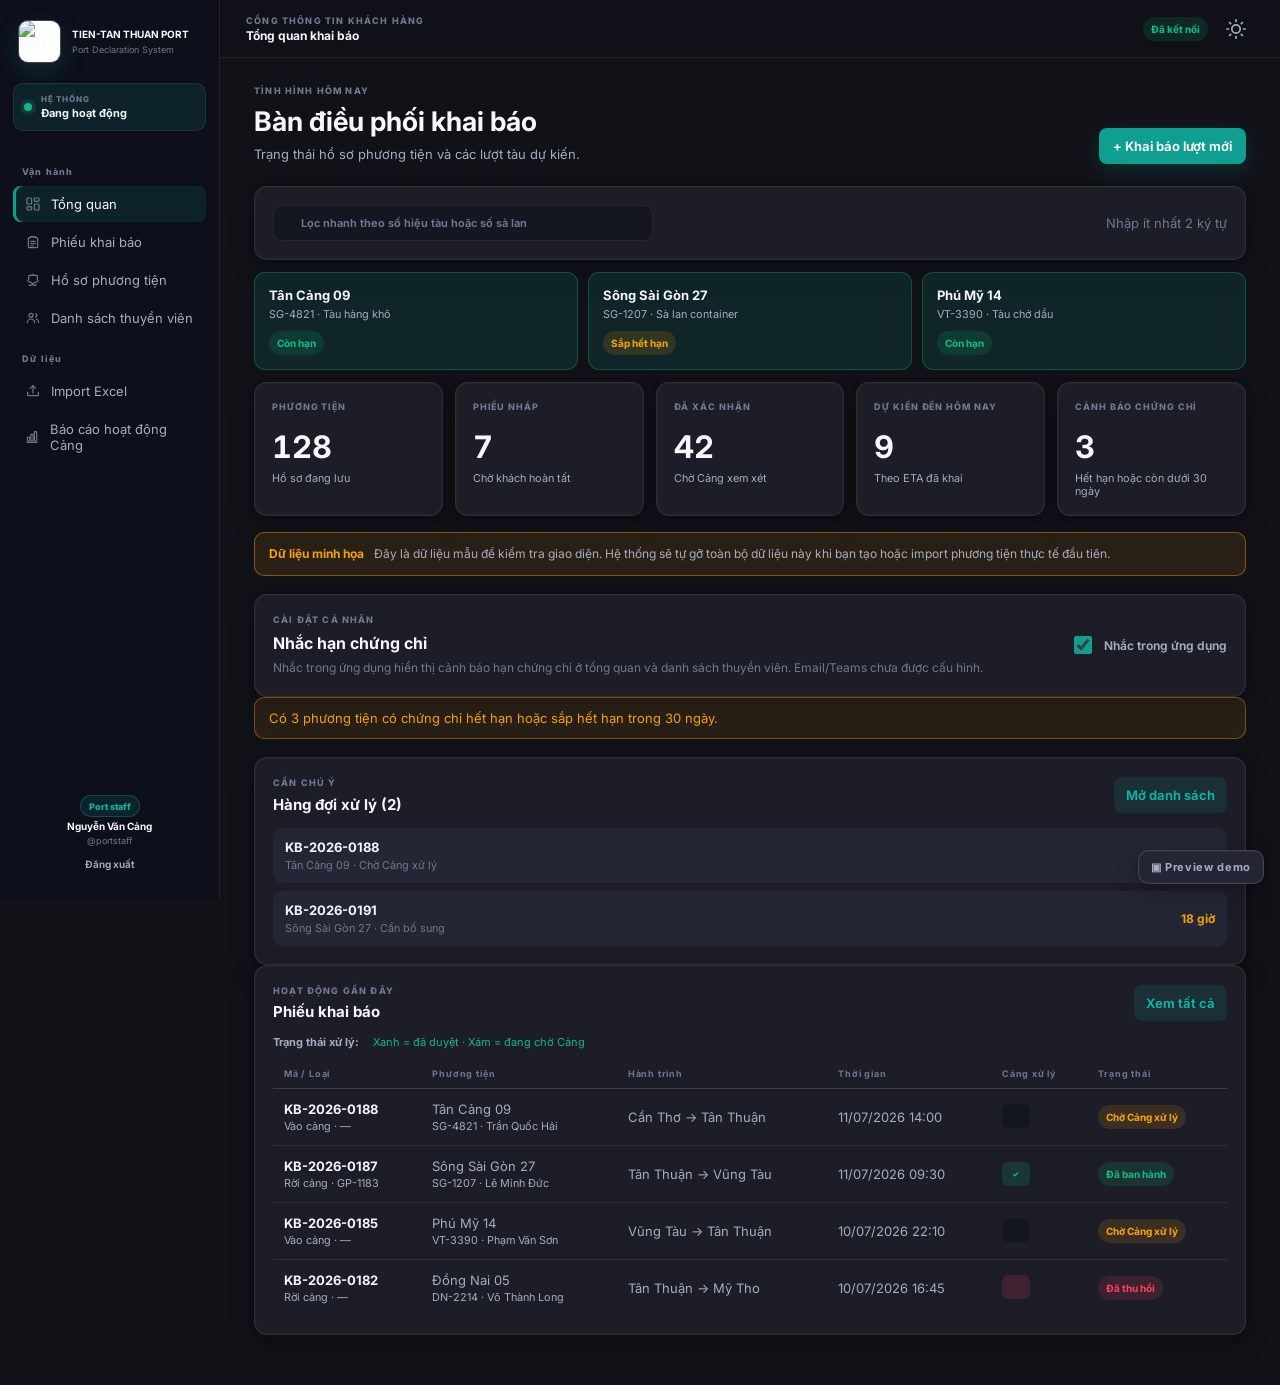
==== frontend/preview.html @ 257b9824 "fix: keep data navigation with primary sidebar" ====
<!doctype html>
<html lang="vi" data-theme="dark" data-accent="teal">
<head>
  <meta charset="utf-8">
  <meta name="viewport" content="width=device-width, initial-scale=1">
  <title>Preview · Port Declaration System (demo dữ liệu mẫu)</title>
  <link rel="preconnect" href="https://fonts.googleapis.com">
  <link rel="preconnect" href="https://fonts.gstatic.com" crossorigin>
  <link href="https://fonts.googleapis.com/css2?family=Inter:wght@400;500;600;700&display=swap" rel="stylesheet">
  <link rel="stylesheet" href="styles.css?v=1.1.3">
  <style>
    /* Demo-only chrome (NOT part of the real app) */
    .demo-bar { position: fixed; right: 16px; bottom: 16px; z-index: 200; display: flex; flex-direction: column; gap: 8px; width: 210px; padding: 10px; border: 1px solid var(--cvf-border-strong); border-radius: 12px; background: var(--cvf-surface-elevated); box-shadow: var(--cvf-shadow-lg); }
    .demo-bar.collapsed { width: auto; padding: 0; border: 0; background: transparent; box-shadow: none; }
    .demo-bar.collapsed .demo-body { display: none; }
    .demo-toggle { min-height: 34px; padding: 0 12px; border: 1px solid var(--cvf-border-strong); border-radius: 10px; background: var(--cvf-surface-elevated); color: var(--cvf-text-secondary); font-size: 11px; font-weight: 700; letter-spacing: .06em; cursor: pointer; box-shadow: var(--cvf-shadow-sm); }
    .demo-toggle:hover { color: var(--cvf-text-primary); border-color: var(--cvf-accent-border); }
    .demo-body { display: grid; gap: 8px; }
    .demo-body button { min-height: 30px; padding: 0 10px; border: 1px solid var(--cvf-border-strong); border-radius: 8px; background: var(--cvf-surface); color: var(--cvf-text-secondary); font-size: 12px; font-weight: 600; cursor: pointer; }
    .demo-body button:hover { border-color: var(--cvf-accent-border); color: var(--cvf-text-primary); }
  </style>
</head>
<body>
  <a class="skip-link" href="#main-content">Bỏ qua điều hướng, đến nội dung chính</a>
  <div class="app-shell">
    <aside class="sidebar" aria-label="Điều hướng chính">
      <a class="brand" href="#dashboard" aria-label="Về tổng quan TIEN-TAN THUAN PORT">
        <span class="brand-logo-frame"><img src="assets/csg-logo.jpg" alt="CSG Saigon Port logo"></span>
        <span class="brand-copy"><strong>TIEN-TAN THUAN PORT</strong><small>Port Declaration System</small></span>
      </a>
      <div class="workspace-chip"><span class="status-dot"></span><span><small>HỆ THỐNG</small><strong>Đang hoạt động</strong></span></div>
      <nav class="primary-nav">
        <p class="nav-label">Vận hành</p>
        <a href="#dashboard" data-route="dashboard" class="active"><span><svg viewBox="0 0 24 24" fill="none" stroke="currentColor" stroke-width="1.8" stroke-linecap="round" stroke-linejoin="round" aria-hidden="true"><rect x="3" y="3" width="7" height="9" rx="1.5"></rect><rect x="14" y="3" width="7" height="5" rx="1.5"></rect><rect x="14" y="12" width="7" height="9" rx="1.5"></rect><rect x="3" y="16" width="7" height="5" rx="1.5"></rect></svg></span>Tổng quan</a>
        <a href="#declarations" data-route="declarations"><span><svg viewBox="0 0 24 24" fill="none" stroke="currentColor" stroke-width="1.8" stroke-linecap="round" stroke-linejoin="round" aria-hidden="true"><path d="M9 4h6a1 1 0 0 1 1 1v.5h1.5A1.5 1.5 0 0 1 19 7v12a1.5 1.5 0 0 1-1.5 1.5h-11A1.5 1.5 0 0 1 5 19V7a1.5 1.5 0 0 1 1.5-1.5H8V5a1 1 0 0 1 1-1z"></path><path d="M9 4.5h6"></path><path d="M8.5 11h7M8.5 14.5h7M8.5 18h4"></path></svg></span>Phiếu khai báo</a>
        <a href="#vessels" data-route="vessels"><span><svg viewBox="0 0 24 24" fill="none" stroke="currentColor" stroke-width="1.8" stroke-linecap="round" stroke-linejoin="round" aria-hidden="true"><path d="M4 13l7.4 4.2a1.2 1.2 0 0 0 1.2 0L20 13"></path><path d="M5.5 11.2V6.5a1.5 1.5 0 0 1 1.5-1.5h10a1.5 1.5 0 0 1 1.5 1.5v4.7"></path><path d="M12 5V3"></path><path d="M6 19.5c1.2.8 2.3.8 3.5 0s2.3-.8 3.5 0 2.3.8 3.5 0"></path></svg></span>Hồ sơ phương tiện</a>
        <a href="#crew" data-route="crew"><span><svg viewBox="0 0 24 24" fill="none" stroke="currentColor" stroke-width="1.8" stroke-linecap="round" stroke-linejoin="round" aria-hidden="true"><circle cx="9" cy="8" r="3"></circle><path d="M3.5 19a5.5 5.5 0 0 1 11 0"></path><path d="M16 5.3a3 3 0 0 1 0 5.4"></path><path d="M17 13.5a5.5 5.5 0 0 1 3.5 5.1"></path></svg></span>Danh sách thuyền viên</a>
      </nav>
      <nav class="data-nav" aria-label="Dữ liệu và báo cáo">
        <p class="nav-label">Dữ liệu</p>
        <a href="#import" data-route="import"><span><svg viewBox="0 0 24 24" fill="none" stroke="currentColor" stroke-width="1.8" stroke-linecap="round" stroke-linejoin="round" aria-hidden="true"><path d="M12 15V4"></path><path d="M8 8l4-4 4 4"></path><path d="M4 14v3.5A1.5 1.5 0 0 0 5.5 19h13a1.5 1.5 0 0 0 1.5-1.5V14"></path></svg></span>Import Excel</a>
        <a href="#reports" data-route="reports"><span><svg viewBox="0 0 24 24" fill="none" stroke="currentColor" stroke-width="1.8" stroke-linecap="round" stroke-linejoin="round" aria-hidden="true"><path d="M4 20h16"></path><rect x="5" y="12" width="3.5" height="6" rx="1"></rect><rect x="10.25" y="8" width="3.5" height="10" rx="1"></rect><rect x="15.5" y="4" width="3.5" height="14" rx="1"></rect></svg></span>Báo cáo hoạt động Cảng</a>
      </nav>
      <div class="sidebar-footer">
        <div class="sidebar-user">
          <span id="user-display" class="sidebar-user-name"><span class="role-pill">Port staff</span><strong>Nguyễn Văn Cảng</strong><small>@portstaff</small></span>
          <button id="logout-button" class="ghost-button sidebar-logout">Đăng xuất</button>
        </div>
      </div>
    </aside>

    <div class="main-column">
      <header class="topbar">
        <button id="menu-toggle" class="icon-button mobile-only" aria-label="Mở menu">☰</button>
        <div><span class="eyebrow">CỔNG THÔNG TIN KHÁCH HÀNG</span><strong id="page-context" role="status" aria-live="polite">Tổng quan khai báo</strong></div>
        <div class="topbar-actions">
          <span id="api-state" class="state-badge ok">Đã kết nối</span>
          <button id="theme-toggle" class="icon-button theme-btn" type="button" aria-label="Toggle theme" title="Chuyển giao diện">
            <svg class="sun-icon" viewBox="0 0 24 24" width="20" height="20" fill="none" stroke="currentColor" stroke-width="2" stroke-linecap="round" stroke-linejoin="round"><circle cx="12" cy="12" r="5"></circle><line x1="12" y1="1" x2="12" y2="3"></line><line x1="12" y1="21" x2="12" y2="23"></line><line x1="4.22" y1="4.22" x2="5.64" y2="5.64"></line><line x1="18.36" y1="18.36" x2="19.78" y2="19.78"></line><line x1="1" y1="12" x2="3" y2="12"></line><line x1="21" y1="12" x2="23" y2="12"></line><line x1="4.22" y1="19.78" x2="5.64" y2="18.36"></line><line x1="18.36" y1="5.64" x2="19.78" y2="4.22"></line></svg>
            <svg class="moon-icon" viewBox="0 0 24 24" width="20" height="20" fill="none" stroke="currentColor" stroke-width="2" stroke-linecap="round" stroke-linejoin="round"><path d="M21 12.79A9 9 0 1 1 11.21 3 7 7 0 0 0 21 12.79z"></path></svg>
          </button>
        </div>
      </header>

      <main id="main-content" tabindex="-1" aria-busy="false">
        <!-- DASHBOARD -->
        <section class="page active" data-page="dashboard">
          <div class="page-heading"><div><p class="eyebrow">TÌNH HÌNH HÔM NAY</p><h1>Bàn điều phối khai báo</h1><p>Trạng thái hồ sơ phương tiện và các lượt tàu dự kiến.</p></div><button class="primary-button" data-action="new-declaration">+ Khai báo lượt mới</button></div>
          <section class="dashboard-search panel"><label class="search"><span><svg viewBox="0 0 24 24" fill="none" stroke="currentColor" stroke-width="1.8" stroke-linecap="round" stroke-linejoin="round" aria-hidden="true"><circle cx="10.5" cy="10.5" r="6.5"></circle><path d="M20 20l-4.8-4.8"></path></svg></span><input id="dashboard-vessel-search" placeholder="Lọc nhanh theo số hiệu tàu hoặc số sà lan"></label><span class="muted">Nhập ít nhất 2 ký tự</span></section>
          <div id="dashboard-search-results" class="search-card-grid">
            <article class="search-result-card"><strong>Tân Cảng 09</strong><small>SG-4821 · Tàu hàng khô</small><span class="table-badge submitted">Còn hạn</span></article>
            <article class="search-result-card"><strong>Sông Sài Gòn 27</strong><small>SG-1207 · Sà lan container</small><span class="table-badge draft">Sắp hết hạn</span></article>
            <article class="search-result-card"><strong>Phú Mỹ 14</strong><small>VT-3390 · Tàu chở dầu</small><span class="table-badge submitted">Còn hạn</span></article>
          </div>
          <div id="stats" class="stat-grid" aria-live="polite">
            <article class="stat-card"><p>PHƯƠNG TIỆN</p><strong>128</strong><small>Hồ sơ đang lưu</small></article>
            <article class="stat-card"><p>PHIẾU NHÁP</p><strong>7</strong><small>Chờ khách hoàn tất</small></article>
            <article class="stat-card"><p>ĐÃ XÁC NHẬN</p><strong>42</strong><small>Chờ Cảng xem xét</small></article>
            <article class="stat-card"><p>DỰ KIẾN ĐẾN HÔM NAY</p><strong>9</strong><small>Theo ETA đã khai</small></article>
            <article class="stat-card"><p>CẢNH BÁO CHỨNG CHỈ</p><strong>3</strong><small>Hết hạn hoặc còn dưới 30 ngày</small></article>
          </div>
          <section class="demo-data-notice" role="status"><strong>Dữ liệu minh họa</strong><span>Đây là dữ liệu mẫu để kiểm tra giao diện. Hệ thống sẽ tự gỡ toàn bộ dữ liệu này khi bạn tạo hoặc import phương tiện thực tế đầu tiên.</span></section>
          <section class="panel preference-panel"><div><p class="eyebrow">CÀI ĐẶT CÁ NHÂN</p><h2>Nhắc hạn chứng chỉ</h2><p>Nhắc trong ứng dụng hiển thị cảnh báo hạn chứng chỉ ở tổng quan và danh sách thuyền viên. Email/Teams chưa được cấu hình.</p></div><label class="toggle-label"><input type="checkbox" checked><span>Nhắc trong ứng dụng</span></label></section>
          <div class="warning-strip visible" role="status">Có 3 phương tiện có chứng chỉ hết hạn hoặc sắp hết hạn trong 30 ngày.</div>
          <section class="panel attention-queue"><div class="panel-header"><div><p class="eyebrow">CẦN CHÚ Ý</p><h2>Hàng đợi xử lý (2)</h2></div><button class="soft-button" type="button">Mở danh sách</button></div><div class="attention-list">
            <article><div><strong>KB-2026-0188</strong><small>Tân Cảng 09 · Chờ Cảng xử lý</small></div><span>6 giờ</span></article>
            <article><div><strong>KB-2026-0191</strong><small>Sông Sài Gòn 27 · Cần bổ sung</small></div><span>18 giờ</span></article>
          </div></section>
          <div class="content-grid">
            <section class="panel"><div class="panel-header"><div><p class="eyebrow">HOẠT ĐỘNG GẦN ĐÂY</p><h2>Phiếu khai báo</h2></div><button class="soft-button">Xem tất cả</button></div><div class="table-wrap" data-recent></div></section>
          </div>
        </section>

        <!-- VESSELS -->
        <section class="page" data-page="vessels">
          <div class="page-heading"><div><p class="eyebrow">DANH MỤC DÙNG LẠI</p><h1>Hồ sơ phương tiện</h1><p>Khai một lần, chọn lại cho những lượt đến cảng sau.</p></div><button class="primary-button">+ Thêm phương tiện</button></div>
          <section class="panel"><div class="filter-bar"><label class="search"><span><svg viewBox="0 0 24 24" fill="none" stroke="currentColor" stroke-width="1.8" stroke-linecap="round" stroke-linejoin="round" aria-hidden="true"><circle cx="10.5" cy="10.5" r="6.5"></circle><path d="M20 20l-4.8-4.8"></path></svg></span><input placeholder="Tìm tên tàu hoặc số đăng ký"></label><span class="muted">128 phương tiện</span></div><div class="table-wrap" data-vessels></div></section>
        </section>

        <!-- DECLARATIONS -->
        <section class="page" data-page="declarations">
          <div class="page-heading"><div><p class="eyebrow">MỖI PHƯƠNG TIỆN / MỖI LƯỢT</p><h1>Điều phối phiếu vào, rời cảng</h1><p>Theo dõi khai báo, phản hồi của Cảng và lịch sử xử lý.</p></div><button class="primary-button" data-action="new-declaration">+ Tạo phiếu</button></div>
          <section class="panel advanced-filter"><label>Tàu / số đăng ký<input placeholder="Ví dụ: SG-1234"></label><label>Loại phiếu<select><option>Tất cả</option><option>Vào cảng</option><option>Rời cảng</option></select></label><label>Trạng thái<select><option>Tất cả</option><option>Chờ Cảng xử lý</option><option>Cần bổ sung</option><option>Đã duyệt</option></select></label><label>Thuyền trưởng<input placeholder="Họ tên"></label><label>Từ ngày<input type="date"></label><label>Đến ngày<input type="date"></label><button class="ghost-button">Đặt lại</button><span class="muted">42 phiếu</span></section>
          <section class="panel"><div class="table-wrap" data-declarations></div><div class="pagination" aria-label="Phân trang"><span>Trang 1/3</span><button type="button" disabled>Trước</button><button type="button">Sau</button></div></section>
        </section>

        <!-- CREW -->
        <section class="page" data-page="crew">
          <div class="page-heading"><div><p class="eyebrow">THUYỀN VIÊN / CHỨNG CHỈ</p><h1>Danh sách thuyền viên</h1><p>Quản lý thuyền trưởng, thuyền viên và hạn chứng chỉ chuyên môn.</p></div><button class="primary-button">+ Thêm thuyền viên</button></div>
          <div class="warning-strip visible">2 chứng chỉ đã hết hạn hoặc sẽ hết hạn trong 30 ngày. Cần rà soát trước khi phân công chuyến.</div>
          <section class="panel"><div class="filter-bar"><label class="search"><span><svg viewBox="0 0 24 24" fill="none" stroke="currentColor" stroke-width="1.8" stroke-linecap="round" stroke-linejoin="round" aria-hidden="true"><circle cx="10.5" cy="10.5" r="6.5"></circle><path d="M20 20l-4.8-4.8"></path></svg></span><input placeholder="Tìm họ tên, chức danh hoặc số chứng chỉ"></label><span class="muted">36 người</span></div><div class="table-wrap" data-crew></div></section>
        </section>

        <!-- IMPORT -->
        <section class="page" data-page="import">
          <div class="page-heading"><div><p class="eyebrow">NHẬP DỮ LIỆU CÓ KIỂM SOÁT</p><h1>Import biểu mẫu Excel</h1><p>Hệ thống tự nhận diện sheet, hàng tiêu đề và tên cột; file mẫu vẫn được hỗ trợ.</p></div></div>
          <div class="import-grid">
            <section class="panel upload-card"><span class="upload-icon"><svg viewBox="0 0 24 24" fill="none" stroke="currentColor" stroke-width="1.7" stroke-linecap="round" stroke-linejoin="round" aria-hidden="true"><path d="M3 14l8 4.4a2 2 0 0 0 2 0L21 14"></path><path d="M5 12V6.5A1.5 1.5 0 0 1 6.5 5h11A1.5 1.5 0 0 1 19 6.5V12"></path><path d="M12 5V2.5"></path></svg></span><h2>Hồ sơ phương tiện</h2><p>Nhập file có đủ Tên phương tiện, Số đăng ký, Loại và Cấp phương tiện; không bắt buộc đúng tên sheet.</p><label class="file-button">Chọn file<input type="file" accept=".xlsx"></label></section>
            <section class="panel upload-card"><span class="upload-icon"><svg viewBox="0 0 24 24" fill="none" stroke="currentColor" stroke-width="1.7" stroke-linecap="round" stroke-linejoin="round" aria-hidden="true"><path d="M7 3.5h6.5L18 8v11.5A1.5 1.5 0 0 1 16.5 21h-9A1.5 1.5 0 0 1 6 19.5v-14A1.5 1.5 0 0 1 7 3.5z"></path><path d="M13 3.5V8h5"></path><path d="M9 12.5h6M9 15.5h6M9 18h3.5"></path></svg></span><h2>Phiếu khai báo</h2><p>Nhập một lượt từ <code>Phieu_khai_bao_PTTND_truoc_khi_den_cang.xlsx</code>.</p><label class="file-button">Chọn file<input type="file" accept=".xlsx"></label></section>
          </div>
          <section class="panel"><div class="panel-header"><div><p class="eyebrow">NHẬT KÝ IMPORT</p><h2>Kết quả gần nhất</h2></div></div><div class="empty-state"><div><strong>Chưa có file nào được import</strong><p>Chọn một file mẫu Excel để bắt đầu map dữ liệu trong phiên này.</p></div></div></section>
        </section>

        <!-- REPORTS -->
        <section class="page" data-page="reports">
          <div class="page-heading"><div><p class="eyebrow">BÁO CÁO ĐỊNH KỲ</p><h1>Biểu mẫu hoạt động cảng</h1><p>Dữ liệu được tổng hợp từ các phiếu đã xác nhận gửi trong kỳ.</p></div></div>
          <section class="panel report-analytics"><div class="panel-header"><div><p class="eyebrow">THỐNG KÊ SẢN LƯỢNG</p><h2 id="analytics-title">Tổng hợp theo tháng</h2></div><div class="segmented period-switch"><button data-period="week">Tuần</button><button data-period="month" class="active">Tháng</button><button data-period="quarter">Quý</button><button data-period="year">Năm</button></div></div>
            <div class="kpi-grid" id="kpi-grid"></div>
            <div class="analytics-split">
              <div class="trend-card"><div class="trend-head"><strong id="trend-title">Lượt tàu theo tháng</strong><span class="muted" id="trend-sub">2026</span></div><div class="trend-chart" id="trend-chart"></div><div class="trend-legend"><span><i class="dot-cur"></i>Kỳ này</span><span><i class="dot-prev"></i>Cùng kỳ năm trước</span></div></div>
              <div class="compare-card"><div class="compare-head"><strong>So sánh cùng kỳ</strong><span class="muted" id="compare-sub">Tháng này vs cùng kỳ 2025</span></div><table><thead><tr><th>Chỉ tiêu</th><th>Kỳ này</th><th>Cùng kỳ</th><th>+/-</th></tr></thead><tbody id="compare-body"></tbody></table></div>
            </div>
          </section>
          <section class="panel report-filter"><label>Từ ngày<input type="date"></label><label>Đến ngày<input type="date"></label><p><span class="info-dot">i</span> Chỉ phiếu ở trạng thái <strong>Đã duyệt</strong> được đưa vào báo cáo.</p></section>
          <div class="report-grid">
            <article class="panel report-card"><span>PL.01</span><h2>Kế hoạch hoạt động PTTND</h2><p>Kế hoạch theo ngày, vị trí đến/rời, hàng hóa và thuyền trưởng.</p><button class="outline-button">Xuất Excel</button></article>
            <article class="panel report-card"><span>PL.02</span><h2>Khối lượng hàng hóa, lượt tàu</h2><p>Tổng hợp kỳ báo cáo theo nhóm hàng, TEU, lượt tàu và hành khách.</p><button class="outline-button">Xuất Excel</button></article>
            <article class="panel report-card"><span>PL.03</span><h2>Chi tiết phương tiện ra, vào cảng</h2><p>Danh sách từng lượt cùng hành trình và phân loại hàng hóa.</p><button class="outline-button">Xuất Excel</button></article>
          </div>
          <section class="panel integration-panel"><div><p class="eyebrow">KẾT NỐI DỮ LIỆU BÊN NGOÀI</p><h2>Chuẩn bị luồng tích hợp API</h2><p>Adapter chỉ chuẩn bị payload, chưa thực hiện kết nối mạng cho đến khi có endpoint, xác thực và phê duyệt chính thức.</p><div class="integration-readiness"><span><b>Payload</b>Sẵn sàng chuẩn bị</span><span><b>Endpoint</b>Chờ đặc tả</span><span><b>Xác thực</b>Chờ cấu hình</span></div></div><div class="integration-state"><span class="state-badge pending">Chưa cấu hình</span><button class="primary-button">Chuẩn bị gói đồng bộ</button></div><div class="table-wrap span-full" data-sync></div></section>
        </section>
      </main>
    </div>
  </div>

  <!-- DECLARATION MODAL (contract markup, prefilled demo) -->
  <dialog id="declaration-dialog" class="modal wide"><form onsubmit="return false"><div class="modal-header sticky"><div><p class="eyebrow">PHIẾU KHAI BÁO PTTND</p><h2>Tạo lượt đến cảng</h2></div><div class="draft-state"><span>●</span> Nháp cục bộ · chưa gửi</div><button type="button" class="icon-button" data-close-dialog="declaration-dialog" aria-label="Đóng">×</button></div>
    <div>
      <section class="form-section"><h3>A. Thông tin chung và phương tiện</h3><div class="section-grid">
        <label>* Loại phiếu<select><option>Vào cảng</option><option>Rời cảng</option></select></label>
        <label class="wide-field">* Tên doanh nghiệp / Đại lý<input value="Công ty TNHH Vận tải Sông Sài Gòn"></label>
        <label>* Ngày khai báo<input type="date" value="2026-07-11"></label>
        <label>* Chọn hồ sơ phương tiện<select><option>Tân Cảng 09 — SG-4821</option></select></label>
        <label>* Tên phương tiện<input value="Tân Cảng 09"></label>
        <label>* Số đăng ký<input value="SG-4821"></label>
        <label>Chiều dài (m)<input type="number" value="79.8"></label>
        <label>Trọng tải toàn phần<input type="number" value="2400"></label>
      </div></section>
      <section class="form-section"><h3>C. Hàng hóa dỡ tại cảng</h3><div class="section-grid">
        <label>Loại hàng<select><option>Container</option></select></label>
        <label>Loại hình<select><option>Nhập khẩu</option></select></label>
        <label class="wide-field">Tên hàng<input value="Hàng bách hóa đóng container"></label>
        <label>20 ft có hàng<input type="number" value="18"></label>
        <label>40 ft có hàng<input type="number" value="24"></label>
        <label>Tổng container<input class="derived" value="42" readonly></label>
        <label>Quy đổi TEU<input class="derived" value="66" readonly></label>
        <label>Khối lượng (tấn)<input type="number" value="612"></label>
      </div></section>
      <section class="form-section"><h3>F. Liên hệ và file đính kèm</h3><div class="section-grid">
        <label>* Họ tên thuyền trưởng<input value="Trần Quốc Hải"></label>
        <label>* Số điện thoại thuyền trưởng<input value="0903 555 214"></label>
        <label class="attachment-field wide-field">Đính kèm hình ảnh / PDF / Word / Excel<input type="file" multiple><small>Mỗi file tối đa 12 MB. File được lưu cùng phiếu khai báo.</small></label>
      </div></section>
    </div>
    <div class="review-strip"><div><strong>Kiểm tra trước khi xác nhận</strong><p>Dấu * là bắt buộc. Sau khi gửi, Cảng sẽ xem xét và phản hồi.</p></div><div><button type="button" class="outline-button">Lưu nháp</button><button type="button" class="primary-button">Xác nhận & gửi</button></div></div>
  </form></dialog>

  <!-- WORKFLOW MODAL -->
  <dialog id="workflow-dialog" class="modal wide"><div class="modal-header"><div><p class="eyebrow">HỒ SƠ VÀ DẤU VẾT XỬ LÝ</p><h2>KB-2026-0188 · Tân Cảng 09</h2></div><button type="button" class="icon-button" data-close-dialog="workflow-dialog" aria-label="Đóng">×</button></div>
    <div class="workflow-summary"><article><small>LOẠI PHIẾU</small><strong>Vào cảng</strong></article><article><small>TRẠNG THÁI</small><strong>Chờ Cảng xử lý</strong></article><article><small>PHẢN HỒI</small><strong>Chưa có</strong></article><article><small>XỬ LÝ</small><span class="approval-dots"><span class="approval" title="Nhân viên Cảng đang xem xét"></span></span></article></div>
    <div class="timeline">
      <article><span></span><div><strong>Chờ Cảng xử lý · Trần Quốc Hải</strong><small>Khách hàng / Chủ phương tiện · 11/07/2026 08:12</small><p>Khách hàng xác nhận gửi phiếu khai báo lượt vào cảng.</p></div></article>
      <article><span></span><div><strong>Đã duyệt · Nguyễn Văn Cảng</strong><small>Nhân viên Cảng · 11/07/2026 09:40</small><p>Nhân viên Cảng đã đối chiếu và duyệt hồ sơ.</p></div></article>
    </div>
    <form class="workflow-form" onsubmit="return false"><label>Thao tác<select><option>Chọn</option><option>Xác nhận duyệt</option><option>Yêu cầu bổ sung</option></select></label><label class="span-full">Ghi chú / lý do<textarea placeholder="Bắt buộc nêu lý do khi yêu cầu bổ sung"></textarea></label><button class="primary-button" type="button">Gửi phản hồi</button></form>
  </dialog>

  <!-- LOGIN DIALOG -->
  <dialog id="login-dialog" class="modal login-dialog" aria-labelledby="login-title">
    <form onsubmit="return false">
      <div class="login-hero">
        <span class="login-logo-frame"><img src="assets/csg-logo.jpg" alt="Cảng Sài Gòn"></span>
        <p class="eyebrow">CỔNG THÔNG TIN VẬN HÀNH</p>
        <h2 id="login-title">Cảng Tân Thuận</h2>
        <p>Đăng nhập để quản lý khai báo, phương tiện và phản hồi của Cảng.</p>
      </div>
      <div class="login-form-content">
        <label>Tên đăng nhập<input type="text" placeholder="Nhập tên đăng nhập"></label>
        <label>Mật khẩu<input type="password" placeholder="Nhập mật khẩu"></label>
        <button type="button" class="primary-button full login-submit">Đăng nhập vào hệ thống <span aria-hidden="true">→</span></button>
        <p class="login-security-note">Phiên đăng nhập được bảo vệ và mọi thao tác quan trọng đều được ghi nhận.</p>
      </div>
    </form>
  </dialog>

  <div id="toast-region" class="toast-region" role="status" aria-live="polite" aria-atomic="true"></div>

  <div class="demo-bar collapsed" id="demo-bar">
    <button class="demo-toggle" id="demo-toggle" type="button">▣ Preview demo</button>
    <div class="demo-body">
      <button data-open="declaration-dialog">Modal phiếu</button>
      <button data-open="workflow-dialog">Workflow</button>
      <button data-open="login-dialog">Login</button>
      <button id="demo-theme">Dark / Light</button>
    </div>
  </div>

  <script>
    const A = '<span class="approval approved" title="Đã duyệt">$L ✓</span>';
    function dot(state, label) {
      const cls = state === 'approved' ? 'approval approved' : state === 'rejected' ? 'approval rejected' : 'approval';
      return `<span class="${cls}">${label}${state === 'approved' ? ' ✓' : ''}</span>`;
    }
    const legend = '<div class="approval-legend"><strong>Trạng thái xử lý:</strong><span class="approval-legend-state">Xanh = đã duyệt · Xám = đang chờ Cảng</span></div>';

    const declRows = [
      ['KB-2026-0188','Vào cảng · —','Tân Cảng 09','SG-4821 · Trần Quốc Hải','Cần Thơ → Tân Thuận','11/07/2026 14:00',['pending'],'draft','Chờ Cảng xử lý'],
      ['KB-2026-0187','Rời cảng · GP-1183','Sông Sài Gòn 27','SG-1207 · Lê Minh Đức','Tân Thuận → Vũng Tàu','11/07/2026 09:30',['approved','approved','approved'],'submitted','Đã ban hành'],
      ['KB-2026-0185','Vào cảng · —','Phú Mỹ 14','VT-3390 · Phạm Văn Sơn','Vũng Tàu → Tân Thuận','10/07/2026 22:10',['pending'],'draft','Chờ Cảng xử lý'],
      ['KB-2026-0182','Rời cảng · —','Đồng Nai 05','DN-2214 · Võ Thành Long','Tân Thuận → Mỹ Tho','10/07/2026 16:45',['rejected','pending','pending'],'danger','Đã thu hồi'],
    ];
    function declTable(editable) {
      return legend + '<table class="data-table responsive-table"><thead><tr><th>Mã / Loại</th><th>Phương tiện</th><th>Hành trình</th><th>Thời gian</th><th class="approval-heading">Cảng xử lý</th><th>Trạng thái</th>' + (editable ? '<th></th>' : '') + '</tr></thead><tbody>' +
        declRows.map(r => `<tr><td data-label="Mã / Loại"><strong>${r[0]}</strong><br><small>${r[1]}</small></td><td data-label="Phương tiện">${r[2]}<br><small>${r[3]}</small></td><td data-label="Hành trình">${r[4]}</td><td data-label="Thời gian">${r[5]}</td><td data-label="Cảng xử lý"><span class="approval-dots">${dot(r[6][0],'')}</span></td><td data-label="Trạng thái"><span class="table-badge ${r[7]}">${r[8]}</span></td>${editable ? '<td data-label="Thao tác"><button>Mở phiếu</button> · <button>Chi tiết</button></td>' : ''}</tr>`).join('') +
        '</tbody></table>';
    }
    document.querySelector('[data-recent]').innerHTML = declTable(false);
    document.querySelector('[data-declarations]').innerHTML = declTable(true);

    const vesselRows = [
      ['Tân Cảng 09','Cty Vận tải Sông Sài Gòn','SG-4821','Tàu hàng khô / SB','2.400 tấn','submitted','Còn hạn','30/09/2027'],
      ['Sông Sài Gòn 27','Cty CP Logistics Miền Nam','SG-1207','Sà lan container / SB','1.150 tấn','draft','Sắp hết hạn','02/08/2026'],
      ['Phú Mỹ 14','DNTN Phú Mỹ','VT-3390','Tàu chở dầu / VR-SI','3.800 tấn','submitted','Còn hạn','14/03/2028'],
    ];
    document.querySelector('[data-vessels]').innerHTML = '<table class="data-table responsive-table"><thead><tr><th>Phương tiện</th><th>Số đăng ký</th><th>Loại / Cấp</th><th>Trọng tải</th><th>Đăng kiểm</th><th></th></tr></thead><tbody>' +
      vesselRows.map(v => `<tr><td data-label="Phương tiện"><strong>${v[0]}</strong><br><small>${v[1]}</small></td><td data-label="Số đăng ký">${v[2]}</td><td data-label="Loại / Cấp">${v[3]}</td><td data-label="Trọng tải">${v[4]}</td><td data-label="Đăng kiểm"><span class="table-badge ${v[5]}">${v[6]}</span><br><small>${v[7]}</small></td><td data-label="Thao tác"><button>Đối soát</button> · <button>Chỉnh sửa</button></td></tr>`).join('') +
      '</tbody></table>';

    const crewRows = [
      ['Trần Quốc Hải','0903 555 214','Thuyền trưởng','Tân Cảng 09','SG-4821','GCNKNCM hạng nhất','TT-01824','submitted','Còn hạn','12/11/2027'],
      ['Lê Minh Đức','0912 448 903','Máy trưởng','Sông Sài Gòn 27','SG-1207','GCNKNCM máy hạng nhì','MT-00937','draft','Sắp hết hạn','28/07/2026'],
      ['Phạm Văn Sơn','0977 210 664','Thuyền phó','Chưa phân công','','Chứng chỉ thủy thủ','TP-02201','draft','Đã hết hạn','01/06/2026'],
    ];
    document.querySelector('[data-crew]').innerHTML = '<table class="data-table responsive-table"><thead><tr><th>Họ tên</th><th>Chức danh</th><th>Phương tiện</th><th>Chứng chỉ</th><th>Hạn</th><th></th></tr></thead><tbody>' +
      crewRows.map(c => `<tr><td data-label="Họ tên"><strong>${c[0]}</strong><br><small>${c[1]}</small></td><td data-label="Chức danh">${c[2]}</td><td data-label="Phương tiện">${c[3]}<br><small>${c[4]}</small></td><td data-label="Chứng chỉ">${c[5]}<br><small>${c[6]}</small></td><td data-label="Hạn"><span class="table-badge ${c[7]}">${c[8]}</span><br><small>${c[9]}</small></td><td data-label="Thao tác"><button>Chỉnh sửa</button></td></tr>`).join('') +
      '</tbody></table>';

    document.querySelector('[data-sync]').innerHTML = '<div class="empty-state"><div><strong>Chưa có gói đồng bộ</strong><p>Chọn kỳ báo cáo và chuẩn bị payload để kiểm tra trước khi kết nối API chính thức.</p></div></div>';

    // ---- Report analytics (demo data) ----
    const fmt = n => n.toLocaleString('vi-VN');
    const periods = {
      week: {
        title: 'Tổng hợp theo tuần', trendTitle: 'Lượt tàu theo ngày', trendSub: 'Tuần này', compareSub: 'Tuần này vs tuần trước',
        kpis: [['Lượt tàu',86,79],['Khối lượng (tấn)',24180,22540],['TEU',3120,3260],['Hành khách',410,388]],
        labels: ['T2','T3','T4','T5','T6','T7','CN'], cur: [12,15,11,14,16,13,5], prev: [10,13,12,12,14,11,7]
      },
      month: {
        title: 'Tổng hợp theo tháng', trendTitle: 'Lượt tàu theo tháng', trendSub: '2026', compareSub: 'Tháng này vs cùng kỳ 2025',
        kpis: [['Lượt tàu',384,342],['Khối lượng (tấn)',108600,99200],['TEU',14280,13010],['Hành khách',1820,1960]],
        labels: ['T1','T2','T3','T4','T5','T6','T7'], cur: [52,58,61,55,67,71,63], prev: [48,50,54,52,59,60,58]
      },
      quarter: {
        title: 'Tổng hợp theo quý', trendTitle: 'Lượt tàu theo quý', trendSub: '2026', compareSub: 'Quý này vs cùng kỳ 2025',
        kpis: [['Lượt tàu',1156,1042],['Khối lượng (tấn)',321400,298700],['TEU',42600,39800],['Hành khách',5480,5720]],
        labels: ['Q1','Q2','Q3','Q4'], cur: [1156,1210,1090,0], prev: [1042,1120,1180,1205]
      },
      year: {
        title: 'Tổng hợp theo năm', trendTitle: 'Lượt tàu theo năm', trendSub: '2020–2026', compareSub: 'Năm nay vs năm trước',
        kpis: [['Lượt tàu',4562,4218],['Khối lượng (tấn)',1284000,1192000],['TEU',168400,151200],['Hành khách',22140,23050]],
        labels: ['2021','2022','2023','2024','2025','2026'], cur: [3680,3920,4100,4320,4218,4562], prev: [3500,3680,3920,4100,4320,4218]
      }
    };
    function delta(cur, prev) { const d = prev ? ((cur - prev) / prev) * 100 : 0; const up = d >= 0; return {up, txt: (up ? '▲ ' : '▼ ') + Math.abs(d).toFixed(1).replace('.', ',') + '%'}; }
    function renderAnalytics(key) {
      const p = periods[key];
      document.getElementById('analytics-title').textContent = p.title;
      document.getElementById('trend-title').textContent = p.trendTitle;
      document.getElementById('trend-sub').textContent = p.trendSub;
      document.getElementById('compare-sub').textContent = p.compareSub;
      document.getElementById('kpi-grid').innerHTML = p.kpis.map(k => { const dl = delta(k[1], k[2]); return `<article class="kpi-card"><p>${k[0].toUpperCase()}</p><div class="kpi-value"><strong>${fmt(k[1])}</strong><span class="kpi-delta ${dl.up ? 'up' : 'down'}">${dl.txt}</span></div><small>Cùng kỳ: ${fmt(k[2])}</small></article>`; }).join('');
      const max = Math.max(...p.cur, ...p.prev) || 1;
      document.getElementById('trend-chart').innerHTML = p.labels.map((lb, i) => `<div class="trend-col"><div class="trend-bars"><span class="trend-bar cur" style="height:${Math.round(p.cur[i] / max * 100)}%"></span><span class="trend-bar prev" style="height:${Math.round(p.prev[i] / max * 100)}%"></span></div><small>${lb}</small></div>`).join('');
      document.getElementById('compare-body').innerHTML = p.kpis.map(k => { const dl = delta(k[1], k[2]); return `<tr><td>${k[0]}</td><td>${fmt(k[1])}</td><td>${fmt(k[2])}</td><td class="compare-delta ${dl.up ? 'up' : 'down'}">${dl.txt}</td></tr>`; }).join('');
    }
    renderAnalytics('month');
    document.querySelectorAll('.period-switch button').forEach(b => b.onclick = () => {
      document.querySelectorAll('.period-switch button').forEach(x => x.classList.toggle('active', x === b));
      renderAnalytics(b.dataset.period);
    });

    // Demo bar collapse
    document.getElementById('demo-toggle').onclick = () => document.getElementById('demo-bar').classList.toggle('collapsed');

    // Nav switching
    document.querySelectorAll('nav a').forEach(a => a.addEventListener('click', e => {
      e.preventDefault();
      const route = a.dataset.route;
      document.querySelectorAll('.page').forEach(p => p.classList.toggle('active', p.dataset.page === route));
      document.querySelectorAll('nav a').forEach(l => l.classList.toggle('active', l === a));
      const names = {dashboard:'Tổng quan khai báo',declarations:'Phiếu khai báo',vessels:'Hồ sơ phương tiện',crew:'Danh sách thuyền viên',import:'Import dữ liệu Excel',reports:'Báo cáo hoạt động Cảng'};
      document.getElementById('page-context').textContent = names[route];
      document.querySelector('.sidebar').classList.remove('open');
    }));
    document.getElementById('menu-toggle').onclick = () => document.querySelector('.sidebar').classList.toggle('open');

    // Theme
    const toggleTheme = () => { const r = document.documentElement; r.dataset.theme = r.dataset.theme === 'dark' ? 'light' : 'dark'; };
    document.getElementById('theme-toggle').onclick = toggleTheme;
    document.getElementById('demo-theme').onclick = toggleTheme;

    // Dialogs
    document.querySelectorAll('[data-open]').forEach(b => b.onclick = () => document.getElementById(b.dataset.open).showModal());
    document.querySelectorAll('[data-close-dialog]').forEach(b => b.onclick = () => document.getElementById(b.dataset.closeDialog).close());
  </script>
</body>
</html>
---- frontend/styles.css ----
:root {
  --cvf-bg-shell: #0d0f1a;
  --cvf-bg-page: #111218;
  --cvf-surface: #1c1d27;
  --cvf-surface-elevated: #242636;
  --cvf-border: rgba(255,255,255,.08);
  --cvf-border-strong: rgba(255,255,255,.14);
  --cvf-text-primary: #f4f7fb;
  --cvf-text-secondary: #a3adc2;
  --cvf-text-muted: #6f7890;
  --cvf-success: #10b981;
  --cvf-warning: #f59e0b;
  --cvf-danger: #f43f5e;
  --cvf-info: #38bdf8;
  --cvf-overlay: rgba(5,8,14,.72);
  --cvf-input: #151720;
  --cvf-logo-bg: #ffffff;
  --cvf-shadow-sm: 0 10px 28px rgba(0,0,0,.18), 0 2px 6px rgba(0,0,0,.22), inset 0 0 0 1px rgba(255,255,255,.025);
  --cvf-shadow-lg: 0 28px 70px rgba(0,0,0,.38), 0 8px 20px rgba(0,0,0,.32), inset 0 0 0 1px rgba(255,255,255,.04);
  color-scheme: dark;
  transition: background-color 0.4s ease, color 0.4s ease;
}

[data-theme="light"] {
  --cvf-bg-shell: #e9eef3;
  --cvf-bg-page: #f5f7f9;
  --cvf-surface: #ffffff;
  --cvf-surface-elevated: #f1f4f7;
  --cvf-border: rgba(20,38,56,.1);
  --cvf-border-strong: rgba(20,38,56,.18);
  --cvf-text-primary: #18222d;
  --cvf-text-secondary: #526273;
  --cvf-text-muted: #7f8b98;
  --cvf-overlay: rgba(28,42,54,.45);
  --cvf-input: #f7f9fb;
  --cvf-logo-bg: #ffffff;
  --cvf-shadow-sm: 0 10px 28px rgba(39,65,86,.08), 0 2px 6px rgba(39,65,86,.08), inset 0 0 0 1px rgba(255,255,255,.65);
  --cvf-shadow-lg: 0 30px 70px rgba(39,65,86,.2), 0 8px 18px rgba(39,65,86,.12), inset 0 0 0 1px rgba(255,255,255,.8);
  color-scheme: light;
}

[data-accent="teal"] {
  --cvf-accent: #0f9f91;
  --cvf-accent-hover: #0bb8a7;
  --cvf-accent-soft: rgba(15,159,145,.14);
  --cvf-accent-border: rgba(15,159,145,.34);
  --cvf-accent-glow: rgba(15,159,145,.2);
  --cvf-on-accent: #ffffff;
}

* { box-sizing: border-box; }
[hidden] { display: none !important; }
html { scroll-behavior: smooth; }
body { margin: 0; min-width: 320px; background: var(--cvf-bg-page); color: var(--cvf-text-primary); font-family: "Inter", "Segoe UI", sans-serif; font-size: 13px; transition: background-color 0.4s ease, color 0.4s ease; }
button, input, select, textarea { font: inherit; }
button, a { -webkit-tap-highlight-color: transparent; }
button:focus-visible, a:focus-visible, input:focus-visible, select:focus-visible, textarea:focus-visible { outline: 2px solid var(--cvf-accent); outline-offset: 2px; }
h1, h2, p { margin-top: 0; }
h1 { margin-bottom: 7px; font-size: clamp(23px, 2.4vw, 27px); line-height: 1.15; }
h2 { margin-bottom: 8px; font-size: 15px; }
p { color: var(--cvf-text-secondary); line-height: 1.55; }
code { color: var(--cvf-info); }

.app-shell { min-height: 100vh; display: grid; grid-template-columns: 220px 1fr; }
.sidebar { position: fixed; inset: 0 auto 0 0; z-index: 30; width: 220px; min-height: 0; display: flex; flex-direction: column; padding: 18px 13px; overflow-y: auto; overscroll-behavior: contain; background: var(--cvf-bg-shell); border-right: 1px solid var(--cvf-border); }
.brand { display: flex; gap: 11px; align-items: center; padding: 2px 5px 20px; color: var(--cvf-text-primary); text-decoration: none; }
.brand-logo-frame { display: grid; place-items: center; width: 43px; height: 43px; flex: 0 0 43px; overflow: hidden; border: 1px solid var(--cvf-border-strong); border-radius: 10px; background: var(--cvf-surface-elevated); box-shadow: 0 8px 24px var(--cvf-accent-glow); }
.brand-logo-frame img { width: 100%; height: 100%; object-fit: contain; background: var(--cvf-logo-bg); }
.brand-copy { min-width: 0; }.brand strong, .brand small { display: block; }.brand strong { font-size: 10px; line-height: 1.25; overflow-wrap: anywhere; }.brand small { margin-top: 4px; color: var(--cvf-text-muted); font-size: 9px; line-height: 1.25; }
.workspace-chip { display: flex; align-items: center; gap: 9px; margin-bottom: 20px; padding: 10px; border: 1px solid var(--cvf-border); border-radius: 10px; background: var(--cvf-accent-soft); }
.workspace-chip small, .workspace-chip strong { display: block; }.workspace-chip small { color: var(--cvf-text-muted); font-size: 8px; font-weight: 800; letter-spacing: .1em; }.workspace-chip strong { margin-top: 2px; font-size: 11px; }
.status-dot { width: 8px; height: 8px; border-radius: 50%; background: var(--cvf-success); box-shadow: 0 0 0 4px color-mix(in srgb, var(--cvf-success) 15%, transparent); }
.nav-label, .eyebrow { margin: 14px 9px 7px; color: var(--cvf-text-muted); font-size: 9px; font-weight: 800; letter-spacing: .13em; }
.primary-nav, .data-nav { flex: 0 0 auto; }
.data-nav { margin-top: 0; padding-top: 0; }
nav a { display: flex; align-items: center; gap: 10px; margin: 2px 0; padding: 10px 11px; border-radius: 8px; color: var(--cvf-text-secondary); text-decoration: none; transition: 150ms ease; }
nav a:hover, nav a.active { background: var(--cvf-accent-soft); color: var(--cvf-text-primary); }
nav a.active { box-shadow: inset 3px 0 var(--cvf-accent); }
nav a span { width: 17px; color: var(--cvf-text-muted); text-align: center; }
.sidebar-footer { margin-top: auto; display: grid; gap: 10px; padding-top: 14px; color: var(--cvf-text-muted); text-align: center; font-size: 10px; }
.sidebar-user-name { display: grid; justify-items: center; gap: 3px; overflow-wrap: anywhere; }
.sidebar-user-name strong { color: var(--cvf-text-primary); font-size: 10px; }
.sidebar-user-name small { color: var(--cvf-text-muted); font-size: 9px; }
.role-pill { display: inline-flex; min-height: 22px; align-items: center; padding: 0 8px; border: 1px solid var(--cvf-accent-border); border-radius: 999px; background: var(--cvf-accent-soft); color: var(--cvf-accent-hover); font-size: 9px; font-weight: 800; }
.main-column { grid-column: 2; min-width: 0; }
.topbar { position: sticky; top: 0; z-index: 20; height: 58px; display: flex; align-items: center; justify-content: space-between; gap: 16px; padding: 0 26px; border-bottom: 1px solid var(--cvf-border); background: color-mix(in srgb, var(--cvf-bg-page) 88%, transparent); backdrop-filter: blur(16px); }
.topbar .eyebrow { display: block; margin: 0 0 2px; }.topbar strong { display: block; font-size: 12px; }.topbar-actions { display: flex; align-items: center; gap: 10px; }
main { padding: 26px clamp(18px, 3vw, 34px) 50px; }
.page { display: none; max-width: 1440px; margin: 0 auto; animation: reveal 220ms ease; }.page.active { display: block; }
@keyframes reveal { from { opacity: 0; transform: translateY(7px); } to { opacity: 1; transform: translateY(0); } }
.page-heading { display: flex; align-items: flex-end; justify-content: space-between; gap: 20px; margin-bottom: 22px; }.page-heading .eyebrow { margin: 0 0 8px; }.page-heading p:last-child { margin-bottom: 0; }
.primary-button, .soft-button, .outline-button, .ghost-button, .icon-button, .file-button { min-height: 36px; border: 0; border-radius: 8px; cursor: pointer; font-weight: 650; transition: 150ms ease; }
.primary-button { padding: 0 14px; background: var(--cvf-accent); color: var(--cvf-on-accent); box-shadow: 0 7px 22px var(--cvf-accent-glow); }.primary-button:hover { background: var(--cvf-accent-hover); transform: translateY(-1px); }
.soft-button { padding: 0 12px; background: var(--cvf-accent-soft); color: var(--cvf-accent-hover); }.outline-button { padding: 0 13px; border: 1px solid var(--cvf-accent-border); background: transparent; color: var(--cvf-accent-hover); }.ghost-button { padding: 0 12px; background: transparent; color: var(--cvf-text-secondary); }.icon-button { min-width: 36px; background: transparent; color: var(--cvf-text-secondary); font-size: 20px; }.full { width: 100%; margin-top: 9px; }
.state-badge, .table-badge { display: inline-flex; align-items: center; min-height: 24px; padding: 0 8px; border-radius: 999px; font-size: 10px; font-weight: 750; }.pending, .draft { background: color-mix(in srgb, var(--cvf-warning) 14%, transparent); color: var(--cvf-warning); }.ok, .submitted { background: color-mix(in srgb, var(--cvf-success) 14%, transparent); color: var(--cvf-success); }
.danger { background: color-mix(in srgb, var(--cvf-danger) 14%, transparent); color: var(--cvf-danger); }
.stat-grid { display: grid; grid-template-columns: repeat(5, minmax(140px, 1fr)); gap: 12px; margin-bottom: 15px; }.stat-card { min-height: 112px; padding: 17px; border: 1px solid var(--cvf-border); border-radius: 13px; background: var(--cvf-surface); box-shadow: var(--cvf-shadow-sm); }.stat-card p { margin-bottom: 14px; color: var(--cvf-text-muted); font-size: 9px; font-weight: 800; letter-spacing: .1em; }.stat-card strong { font-size: 31px; font-variant-numeric: tabular-nums; }.stat-card small { display: block; margin-top: 7px; color: var(--cvf-text-secondary); }
.dashboard-search { display: flex; align-items: center; justify-content: space-between; gap: 12px; margin-bottom: 12px; padding: 12px; }.search-card-grid { display: grid; grid-template-columns: repeat(3, minmax(0, 1fr)); gap: 10px; margin-bottom: 12px; }.search-result-card { padding: 14px; border: 1px solid var(--cvf-accent-border); border-radius: 11px; background: var(--cvf-accent-soft); }.search-result-card strong, .search-result-card small { display: block; }.search-result-card small { margin-top: 5px; color: var(--cvf-text-secondary); }.search-result-card .table-badge { margin-top: 10px; }
.content-grid { display: grid; grid-template-columns: minmax(0, 1fr); gap: 14px; }.span-2 { min-width: 0; }.panel { padding: 18px; border: 1px solid var(--cvf-border); border-radius: 13px; background: var(--cvf-surface); box-shadow: var(--cvf-shadow-sm); }.panel-header, .filter-bar { display: flex; align-items: center; justify-content: space-between; gap: 15px; margin-bottom: 14px; }.panel-header .eyebrow { margin: 0 0 5px; }.panel-header h2 { margin: 0; }
.table-wrap { overflow-x: auto; }.data-table { width: 100%; border-collapse: collapse; white-space: nowrap; }.data-table th { padding: 9px 11px; border-bottom: 1px solid var(--cvf-border-strong); color: var(--cvf-text-muted); font-size: 9px; letter-spacing: .09em; text-align: left; }.data-table td { padding: 12px 11px; border-bottom: 1px solid var(--cvf-border); color: var(--cvf-text-secondary); }.data-table tr:last-child td { border-bottom: 0; }.data-table tbody tr:hover { background: var(--cvf-accent-soft); }.data-table strong { color: var(--cvf-text-primary); }.data-table button { border: 0; background: transparent; color: var(--cvf-accent-hover); cursor: pointer; }
.search { display: flex; align-items: center; width: min(380px, 100%); height: 36px; padding: 0 11px; border: 1px solid var(--cvf-border); border-radius: 9px; background: var(--cvf-input); }.search input { width: 100%; border: 0; outline: 0; background: transparent; color: var(--cvf-text-primary); }.muted { color: var(--cvf-text-muted); }
.segmented { display: flex; padding: 3px; border-radius: 9px; background: var(--cvf-input); }.segmented button { min-height: 29px; padding: 0 10px; border: 0; border-radius: 7px; background: transparent; color: var(--cvf-text-secondary); cursor: pointer; }.segmented button.active { background: var(--cvf-accent-soft); color: var(--cvf-accent-hover); }
.advanced-filter { display: grid; grid-template-columns: 1.4fr repeat(5, minmax(120px, 1fr)) auto auto; gap: 11px; align-items: end; margin-bottom: 14px; }.advanced-filter .ghost-button { border: 1px solid var(--cvf-border); }.approval-dots { display: inline-flex; gap: 5px; }.approval { display: inline-grid; place-items: center; min-width: 28px; height: 24px; padding: 0 5px; border-radius: 6px; background: var(--cvf-input); color: var(--cvf-text-muted); font-size: 8px; font-weight: 800; }.approval.approved { background: color-mix(in srgb, var(--cvf-success) 16%, transparent); color: var(--cvf-success); }.approval.rejected { background: color-mix(in srgb, var(--cvf-danger) 16%, transparent); color: var(--cvf-danger); }
.approval-legend { display: flex; flex-wrap: wrap; align-items: center; gap: 5px 14px; margin: 0 0 10px; color: var(--cvf-text-muted); font-size: 11px; }.approval-legend strong { color: var(--cvf-text-secondary); }.approval-legend-state { color: var(--cvf-success); }.approval-heading small { display: block; margin-top: 3px; color: var(--cvf-text-muted); font-size: 8px; font-weight: 600; letter-spacing: .03em; text-transform: none; }
.import-grid, .report-grid { display: grid; grid-template-columns: repeat(2, 1fr); gap: 14px; margin-bottom: 14px; }.upload-card { display: grid; justify-items: start; min-height: 240px; }.upload-icon { display: grid; place-items: center; width: 45px; height: 45px; margin-bottom: 22px; border-radius: 11px; background: var(--cvf-accent-soft); color: var(--cvf-accent-hover); font-size: 22px; }.file-button { display: inline-grid; place-items: center; margin-top: auto; padding: 0 14px; border: 1px solid var(--cvf-accent-border); color: var(--cvf-accent-hover); }.file-button input { position: absolute; width: 1px; height: 1px; opacity: 0; }.empty-state { min-height: 100px; display: grid; place-items: center; color: var(--cvf-text-muted); text-align: center; }
.report-filter { display: flex; align-items: end; gap: 14px; margin-bottom: 14px; }.report-filter label { min-width: 170px; }.report-filter p { margin: 0 0 8px auto; }.report-grid { grid-template-columns: repeat(3, 1fr); }.report-card { min-height: 215px; display: flex; flex-direction: column; }.report-card > span { width: fit-content; padding: 5px 7px; border-radius: 6px; background: var(--cvf-accent-soft); color: var(--cvf-accent-hover); font: 700 10px "DM Mono", monospace; }.report-card h2 { margin-top: 22px; }.report-card button { margin-top: auto; align-self: flex-start; }
.report-analytics { margin-bottom: 14px; }.panel-actions { display: flex; align-items: center; gap: 10px; }.kpi-grid { display: grid; grid-template-columns: repeat(4, minmax(0, 1fr)); gap: 12px; margin: 16px 0; }.kpi-card { min-height: 112px; padding: 15px; border: 1px solid var(--cvf-border); border-radius: 11px; background: var(--cvf-surface-elevated); }.kpi-card p, .kpi-card strong, .kpi-card small { display: block; }.kpi-card p { margin: 0; color: var(--cvf-text-muted); font-size: 9px; font-weight: 800; letter-spacing: .08em; }.kpi-card strong { color: var(--cvf-text-primary); font-size: 27px; font-variant-numeric: tabular-nums; }.kpi-card small { margin-top: 6px; color: var(--cvf-text-secondary); font-size: 10px; }.kpi-value { display: flex; align-items: center; gap: 8px; margin-top: 9px; }.kpi-delta, .compare-delta { font-size: 10px; font-weight: 750; }.up { color: var(--cvf-success) !important; }.down { color: var(--cvf-danger) !important; }
.analytics-split { display: grid; grid-template-columns: minmax(0, 1.7fr) minmax(320px, 1fr); gap: 12px; }.trend-card, .compare-card { min-height: 275px; padding: 16px; border: 1px solid var(--cvf-border); border-radius: 11px; background: var(--cvf-surface-elevated); }.trend-head, .compare-head { display: flex; justify-content: space-between; gap: 12px; }.trend-chart { min-height: 185px; display: flex; align-items: stretch; gap: 8px; padding: 22px 4px 8px; }.trend-col { min-width: 0; flex: 1; display: grid; grid-template-rows: 150px auto; gap: 7px; text-align: center; }.trend-bars { height: 150px; display: flex; align-items: end; justify-content: center; gap: 3px; }.trend-bar { width: min(15px, 38%); min-height: 2px; border-radius: 5px 5px 2px 2px; }.trend-bar.cur { background: var(--cvf-accent); }.trend-bar.prev { background: color-mix(in srgb, var(--cvf-text-muted) 45%, transparent); }.trend-col small { color: var(--cvf-text-muted); font-size: 9px; white-space: nowrap; overflow: hidden; text-overflow: ellipsis; }.trend-legend { display: flex; gap: 16px; color: var(--cvf-text-muted); font-size: 10px; }.trend-legend span { display: flex; align-items: center; gap: 6px; }.trend-legend i { width: 8px; height: 8px; border-radius: 3px; }.dot-cur { background: var(--cvf-accent); }.dot-prev { background: color-mix(in srgb, var(--cvf-text-muted) 45%, transparent); }.compare-card table { width: 100%; margin-top: 14px; border-collapse: collapse; }.compare-card th, .compare-card td { padding: 10px 7px; border-bottom: 1px solid var(--cvf-border); text-align: right; }.compare-card th:first-child, .compare-card td:first-child { text-align: left; }.compare-card th { color: var(--cvf-text-muted); font-size: 8px; letter-spacing: .07em; text-transform: uppercase; }.compare-card td { color: var(--cvf-text-secondary); font-size: 11px; }.compare-card td:first-child { color: var(--cvf-text-primary); font-weight: 700; }
.warning-strip { display: none; margin-bottom: 12px; padding: 12px 14px; border: 1px solid color-mix(in srgb, var(--cvf-warning) 40%, transparent); border-radius: 10px; background: color-mix(in srgb, var(--cvf-warning) 10%, transparent); color: var(--cvf-warning); }.warning-strip.visible { display: block; }.integration-panel { display: grid; grid-template-columns: 1fr auto; gap: 18px; align-items: center; }.integration-panel .eyebrow { margin-left: 0; }.integration-state { display: flex; align-items: center; gap: 10px; }.span-full { grid-column: 1 / -1; }.attachment-field { padding: 14px; border: 1px dashed var(--cvf-accent-border); border-radius: 10px; background: var(--cvf-accent-soft); }.attachment-field small { color: var(--cvf-text-muted); font-weight: 400; }
.integration-readiness { display: flex; flex-wrap: wrap; gap: 8px; margin-top: 12px; }.integration-readiness span { display: grid; gap: 2px; min-width: 135px; padding: 9px 11px; border: 1px solid var(--cvf-border); border-radius: 9px; background: var(--cvf-surface-elevated); color: var(--cvf-text-secondary); font-size: 10px; }.integration-readiness b { color: var(--cvf-text-primary); font-size: 9px; text-transform: uppercase; letter-spacing: .06em; }
.import-mapping-note { margin: 0 0 12px; padding: 9px 11px; border-left: 3px solid var(--cvf-accent); border-radius: 7px; background: var(--cvf-accent-soft); color: var(--cvf-text-secondary); font-size: 11px; }
label { display: grid; gap: 6px; color: var(--cvf-text-secondary); font-size: 11px; font-weight: 650; }input, select, textarea { width: 100%; min-height: 38px; padding: 8px 10px; border: 1px solid var(--cvf-border-strong); border-radius: 8px; background: var(--cvf-input); color: var(--cvf-text-primary); }textarea { min-height: 74px; resize: vertical; }input::placeholder { color: var(--cvf-text-muted); }
.modal { width: min(850px, calc(100vw - 28px)); max-height: calc(100vh - 30px); padding: 0; border: 1px solid var(--cvf-border-strong); border-radius: 14px; background: var(--cvf-surface); color: var(--cvf-text-primary); box-shadow: var(--cvf-shadow-lg); }.modal.wide { width: min(1120px, calc(100vw - 28px)); }.modal::backdrop { background: var(--cvf-overlay); backdrop-filter: blur(5px); }.modal form { display: flex; flex-direction: column; max-height: calc(100vh - 32px); }.modal-header { display: flex; align-items: center; gap: 16px; padding: 18px 20px; border-bottom: 1px solid var(--cvf-border); }.modal-header > div:first-child { margin-right: auto; }.modal-header .eyebrow { margin: 0 0 5px; }.modal-header h2 { margin: 0; font-size: 18px; }.sticky { position: sticky; top: 0; z-index: 4; background: var(--cvf-surface); }.draft-state { max-width: 300px; color: var(--cvf-text-muted); font-size: 10px; text-align: right; }.draft-state span { color: var(--cvf-success); }.wizard-progress-wrap { border-bottom: 1px solid var(--cvf-border); }.wizard-progress { display: grid; grid-template-columns: repeat(6, minmax(0, 1fr)); gap: 8px; margin: 0; padding: 14px 20px; list-style: none; }.wizard-step-button { display: grid; justify-items: center; gap: 6px; width: 100%; min-height: 56px; padding: 6px 4px; border: 0; border-radius: 9px; background: transparent; color: var(--cvf-text-muted); cursor: pointer; }.wizard-step-button span { display: grid; place-items: center; width: 26px; height: 26px; border: 1px solid var(--cvf-border-strong); border-radius: 50%; background: var(--cvf-input); font-size: 10px; font-weight: 800; }.wizard-step-button small { max-width: 120px; font-size: 9px; line-height: 1.25; text-align: center; }.wizard-dot.active .wizard-step-button { background: var(--cvf-accent-soft); color: var(--cvf-text-primary); }.wizard-dot.active .wizard-step-button span, .wizard-dot.done .wizard-step-button span { border-color: var(--cvf-accent); background: var(--cvf-accent); color: var(--cvf-on-accent); }.wizard-step-button:disabled { cursor: not-allowed; opacity: .52; }.wizard-nav { display: flex; justify-content: space-between; gap: 10px; padding: 12px 20px 0; }.form-grid { display: grid; grid-template-columns: repeat(3, 1fr); gap: 13px; padding: 20px; overflow-y: auto; }.form-grid .span-2 { grid-column: span 2; }.form-grid .span-3 { grid-column: 1 / -1; }.form-section { padding: 18px 20px 20px; border-bottom: 1px solid var(--cvf-border); }.form-section h3 { margin: 0 0 15px; font-size: 12px; }.section-grid { display: grid; grid-template-columns: repeat(4, 1fr); gap: 13px; }.section-grid .wide-field { grid-column: span 2; }.derived { background: var(--cvf-accent-soft); color: var(--cvf-accent-hover); font-weight: 750; }.locked-field input, .locked-field select { background: var(--cvf-surface-elevated); color: var(--cvf-text-secondary); }.locked-field select[data-locked="true"] { pointer-events: none; }.record-lock-note { display: grid; gap: 4px; padding: 11px 13px; border-left: 3px solid var(--cvf-accent); border-radius: 7px; background: var(--cvf-accent-soft); }.record-lock-note strong { color: var(--cvf-text-primary); font-size: 11px; }.record-lock-note span { color: var(--cvf-text-secondary); font-size: 10px; line-height: 1.45; }.modal-actions, .review-strip { display: flex; justify-content: flex-end; align-items: center; gap: 10px; padding: 15px 20px; border-top: 1px solid var(--cvf-border); }.review-strip { position: sticky; bottom: 0; z-index: 4; justify-content: space-between; background: var(--cvf-surface-elevated); }.review-strip p { margin: 3px 0 0; font-size: 10px; }.review-strip > div:last-child { display: flex; gap: 9px; }
.toast-region { position: fixed; right: 20px; bottom: 20px; z-index: 100; display: grid; gap: 9px; }.toast { max-width: 360px; padding: 13px 15px; border: 1px solid var(--cvf-border-strong); border-radius: 10px; background: var(--cvf-surface-elevated); box-shadow: var(--cvf-shadow-lg); animation: reveal 180ms ease; }.toast.error { border-color: color-mix(in srgb, var(--cvf-danger) 45%, transparent); }.mobile-only { display: none; }
.workflow-summary { display: grid; grid-template-columns: repeat(4, 1fr); gap: 10px; padding: 18px 20px; border-bottom: 1px solid var(--cvf-border); }.workflow-summary article { padding: 13px; border-radius: 9px; background: var(--cvf-surface-elevated); }.workflow-summary small,.workflow-summary strong { display: block; }.workflow-summary small { margin-bottom: 7px; color: var(--cvf-text-muted); font-size: 8px; letter-spacing: .08em; }.timeline { max-height: 280px; overflow-y: auto; padding: 18px 22px; }.timeline article { display: grid; grid-template-columns: 12px 1fr; gap: 11px; padding-bottom: 16px; }.timeline article > span { width: 9px; height: 9px; margin-top: 3px; border-radius: 50%; background: var(--cvf-accent); box-shadow: 0 0 0 4px var(--cvf-accent-soft); }.timeline strong,.timeline small { display: block; }.timeline small { margin-top: 4px; color: var(--cvf-text-muted); }.timeline p { margin: 5px 0 0; }.workflow-form { display: grid; grid-template-columns: repeat(4,1fr); gap: 11px; padding: 18px 20px; border-top: 1px solid var(--cvf-border); }.workflow-form .span-full { grid-column: 1/-1; }.workflow-form button { justify-self: start; }

@media (max-width: 1180px) { .stat-grid { grid-template-columns: repeat(3, 1fr); } }
@media (max-width: 1000px) { .stat-grid { grid-template-columns: repeat(2, 1fr); }.content-grid { grid-template-columns: 1fr; }.report-grid { grid-template-columns: 1fr; }.search-card-grid { grid-template-columns: repeat(2, 1fr); }.section-grid { grid-template-columns: repeat(2, 1fr); }.integration-panel { grid-template-columns: 1fr; }.integration-state { justify-content: space-between; }.advanced-filter { grid-template-columns: repeat(3,1fr); }.workflow-form { grid-template-columns: repeat(2,1fr); }.analytics-split { grid-template-columns: 1fr; } }
@media (max-width: 760px) { .app-shell { display: block; }.sidebar { transform: translateX(-100%); transition: 180ms ease; box-shadow: var(--cvf-shadow-lg); }.sidebar.open { transform: translateX(0); }.main-column { width: 100%; }.topbar { justify-content: flex-start; padding: 0 14px; }.topbar > div:nth-child(2) { min-width: 0; }.topbar .eyebrow, .topbar strong { overflow: hidden; text-overflow: ellipsis; white-space: nowrap; }.topbar-actions { margin-left: auto; }.topbar .state-badge, .topbar-actions .primary-button { display: none; }.mobile-only { display: inline-grid; place-items: center; }main { padding: 20px 14px 38px; }.page-heading { align-items: stretch; flex-direction: column; }.page-heading > button { display: inline-flex; align-items: center; justify-content: center; width: 100%; }.dashboard-search { align-items: stretch; flex-direction: column; }.dashboard-search .search { width: 100%; }.stat-grid, .import-grid, .search-card-grid { grid-template-columns: 1fr; }.report-filter { align-items: stretch; flex-direction: column; }.report-filter label { min-width: 0; }.report-filter p { margin: 5px 0 0; }.form-grid, .section-grid { grid-template-columns: 1fr; }.form-grid .span-2, .form-grid .span-3, .section-grid .wide-field { grid-column: auto; }.draft-state { display: none; }.wizard-progress { grid-template-columns: repeat(3, minmax(0, 1fr)); padding: 10px 12px; }.wizard-step-button { min-height: 50px; }.review-strip { align-items: stretch; flex-direction: column; }.review-strip > div:last-child button { flex: 1; }.integration-state { align-items: stretch; flex-direction: column; }.modal { max-height: 100vh; width: 100vw; border-radius: 0; }.modal form { max-height: 100vh; }.responsive-table, .responsive-table tbody, .responsive-table tr, .responsive-table td { display: block; width: 100%; }.responsive-table thead { display: none; }.responsive-table { white-space: normal; }.responsive-table tr { margin-bottom: 10px; padding: 10px 12px; border: 1px solid var(--cvf-border); border-radius: 11px; background: var(--cvf-surface-elevated); }.responsive-table td { display: grid; grid-template-columns: minmax(95px, .7fr) minmax(0, 1fr); gap: 9px; padding: 7px 0; border-bottom: 1px solid var(--cvf-border); overflow-wrap: anywhere; }.responsive-table td:last-child { border-bottom: 0; }.responsive-table td::before { content: attr(data-label); color: var(--cvf-text-muted); font-size: 9px; font-weight: 800; letter-spacing: .06em; text-transform: uppercase; } }
@media (prefers-reduced-motion: reduce) { *, *::before, *::after { scroll-behavior: auto !important; animation-duration: .01ms !important; transition-duration: .01ms !important; } }
@media (max-width: 760px) { .advanced-filter,.workflow-summary,.workflow-form { grid-template-columns: 1fr; }.workflow-form .span-full { grid-column: auto; }.workflow-form button { width: 100%; }.approval-dots { flex-wrap: wrap; } }
@media (max-width: 760px) { .panel-actions { align-items: stretch; flex-direction: column; }.period-switch { width: 100%; }.period-switch button { flex: 1; }.kpi-grid { grid-template-columns: repeat(2, minmax(0, 1fr)); }.analytics-split { grid-template-columns: 1fr; }.trend-card, .compare-card { min-height: 0; }.integration-readiness { display: grid; grid-template-columns: 1fr; }.integration-readiness span { min-width: 0; } }
/* THÊM VÀO CUỐI FILE STYLES */
.theme-btn {
  position: relative;
  width: 36px;
  height: 36px;
  padding: 8px;
  border-radius: 50%;
  color: var(--cvf-text-secondary);
  display: flex;
  align-items: center;
  justify-content: center;
  transition: color 0.2s, background-color 0.2s, transform 0.2s;
  cursor: pointer;
  border: none;
  background: transparent;
}
.theme-btn:hover {
  color: var(--cvf-text-primary);
  background-color: var(--cvf-surface-elevated);
  transform: scale(1.05);
}
.theme-btn .sun-icon, .theme-btn .moon-icon {
  position: absolute;
  transition: opacity 0.3s ease, transform 0.3s ease;
}
html[data-theme="dark"] .theme-btn .sun-icon {
  opacity: 1;
  transform: rotate(0deg);
}
html[data-theme="dark"] .theme-btn .moon-icon {
  opacity: 0;
  transform: rotate(90deg);
}
html[data-theme="light"] .theme-btn .sun-icon {
  opacity: 0;
  transform: rotate(-90deg);
}
html[data-theme="light"] .theme-btn .moon-icon {
  opacity: 1;
  transform: rotate(0deg);
}

.modal, .stat-card, .search-result-card {
  transition: transform 0.2s ease, box-shadow 0.2s ease, background-color 0.4s ease;
}
.stat-card:hover, .search-result-card:hover {
  transform: translateY(-2px);
}

/* T5 accessibility baseline: keyboard path and explicit asynchronous state. */
.skip-link { position: fixed; top: 10px; left: 10px; z-index: 1000; padding: 10px 14px; transform: translateY(-160%); border-radius: 8px; background: var(--cvf-accent); color: #fff; font-weight: 700; text-decoration: none; }
.skip-link:focus { transform: translateY(0); }
:focus-visible { outline: 3px solid var(--cvf-accent); outline-offset: 3px; }
main[aria-busy="true"] { cursor: progress; }
main[aria-busy="true"] .page.active { opacity: .72; }
.pagination { display: flex; align-items: center; justify-content: flex-end; gap: 10px; padding-top: 14px; color: var(--cvf-text-muted); font-size: 12px; }
.pagination button:disabled { cursor: not-allowed; opacity: .45; }
.attention-queue { margin-top: 18px; }.attention-list { display: grid; gap: 8px; }.attention-list article { display: flex; justify-content: space-between; align-items: center; gap: 12px; padding: 11px 12px; border-radius: 9px; background: var(--cvf-surface-elevated); }.attention-list strong,.attention-list small { display: block; }.attention-list small { margin-top: 4px; color: var(--cvf-text-muted); }.attention-list article > span { white-space: nowrap; color: var(--cvf-warning); font-size: 12px; font-weight: 700; }
form[aria-busy="true"] { cursor: progress; }form[aria-busy="true"] button[type="submit"] { min-width: 100px; }
.preference-panel { display: flex; align-items: center; justify-content: space-between; gap: 20px; margin-top: 18px; }.preference-panel .eyebrow { margin: 0 0 6px; }.preference-panel h2 { margin: 0; font-size: 16px; }.preference-panel p:last-child { margin: 6px 0 0; color: var(--cvf-text-muted); font-size: 12px; }.toggle-label { display: flex; align-items: center; gap: 9px; white-space: nowrap; font-size: 12px; }.toggle-label input { width: 18px; min-height: 18px; accent-color: var(--cvf-accent); }
.demo-data-notice { display: flex; align-items: flex-start; gap: 10px; margin-top: 16px; padding: 12px 14px; border: 1px solid color-mix(in srgb, var(--cvf-warning) 45%, transparent); border-radius: 10px; background: color-mix(in srgb, var(--cvf-warning) 11%, transparent); color: var(--cvf-text-secondary); font-size: 12px; line-height: 1.5; }.demo-data-notice strong { color: var(--cvf-warning); white-space: nowrap; }

/* Dedicated authentication surface: no blurred application is shown behind it. */
body:has(#login-dialog[open]) .app-shell { visibility: hidden; }
.login-dialog { width: min(470px, calc(100vw - 32px)); padding: 0; overflow: hidden; border: 1px solid color-mix(in srgb, var(--cvf-accent) 34%, var(--cvf-border-strong)); border-radius: 18px; background: var(--cvf-surface); box-shadow: 0 28px 80px rgba(0,0,0,.42); }.login-dialog::backdrop { background: radial-gradient(circle at 18% 14%, color-mix(in srgb, var(--cvf-accent) 28%, transparent), transparent 31%), linear-gradient(135deg, #07111d 0%, #0c1828 55%, #08251f 100%); backdrop-filter: none; }.login-hero { padding: 32px 34px 26px; color: var(--cvf-text-primary); background: linear-gradient(135deg, color-mix(in srgb, var(--cvf-accent) 18%, var(--cvf-surface-elevated)), var(--cvf-surface)); }.login-logo-frame { display: grid; place-items: center; width: 48px; height: 48px; margin-bottom: 22px; overflow: hidden; border: 1px solid var(--cvf-accent-border); border-radius: 13px; background: #fff; }.login-logo-frame img { width: 42px; height: 42px; object-fit: contain; }.login-hero .eyebrow { margin: 0 0 7px; }.login-hero h2 { margin: 0; font-size: clamp(25px, 5vw, 31px); letter-spacing: -.03em; }.login-hero p:last-child { margin: 10px 0 0; color: var(--cvf-text-secondary); line-height: 1.55; }.login-form-content { display: grid; gap: 16px; padding: 28px 34px 30px; }.login-form-content label { gap: 8px; font-size: 12px; }.login-form-content input { min-height: 46px; }.login-feedback { margin: 0; padding: 10px 12px; border: 1px solid color-mix(in srgb, var(--cvf-danger) 48%, transparent); border-radius: 9px; background: color-mix(in srgb, var(--cvf-danger) 12%, transparent); color: var(--cvf-danger); font-size: 13px; line-height: 1.45; }.login-submit { min-height: 48px; margin-top: 5px; }.login-submit span { margin-left: 8px; font-size: 18px; }.login-security-note { margin: 0; color: var(--cvf-text-muted); font-size: 11px; line-height: 1.5; text-align: center; }
@media (max-width: 520px) { .login-hero { padding: 27px 23px 22px; }.login-form-content { padding: 23px; }.preference-panel { align-items: flex-start; flex-direction: column; }.toggle-label { white-space: normal; } }

.step-error-summary { margin: 12px 20px 0; padding: 11px 14px; border: 1px solid color-mix(in srgb, var(--cvf-danger) 45%, transparent); border-radius: 9px; background: color-mix(in srgb, var(--cvf-danger) 10%, transparent); color: var(--cvf-danger); font-size: 12px; outline: 0; }
.step-error-summary strong { display: block; margin-bottom: 5px; }
.step-error-summary ul { margin: 0; padding-left: 18px; }
.step-error-summary li { margin-bottom: 3px; }
.field-error { display: block; margin-top: 3px; color: var(--cvf-danger); font-size: 11px; font-weight: 600; }
input[aria-invalid="true"], select[aria-invalid="true"], textarea[aria-invalid="true"] { border-color: var(--cvf-danger) !important; }

.crew-checklist { max-height: 300px; margin: 0; padding: 0; overflow-y: auto; border: 1px solid var(--cvf-border-strong); border-radius: 9px; background: var(--cvf-input); list-style: none; }
.crew-checklist li label { display: flex; align-items: center; gap: 10px; min-height: 44px; padding: 10px 13px; cursor: pointer; transition: background 140ms ease; }
.crew-checklist li + li label { border-top: 1px solid var(--cvf-border); }
.crew-checklist li label:hover { background: var(--cvf-accent-soft); }
.crew-checklist input[type="checkbox"] { flex: 0 0 17px; width: 17px; min-height: 17px; accent-color: var(--cvf-accent); cursor: pointer; }
.crew-name { flex: 1 1 auto; min-width: 0; overflow: hidden; color: var(--cvf-text-primary); font-weight: 650; text-overflow: ellipsis; white-space: nowrap; }
.crew-role { flex-shrink: 0; color: var(--cvf-text-secondary); font-size: 11px; }
.crew-badge-captain { flex-shrink: 0; padding: 2px 7px; border-radius: 999px; background: var(--cvf-accent-soft); color: var(--cvf-accent-hover); font-size: 10px; font-weight: 750; }
.crew-cert { flex-shrink: 0; font-size: 10px; }
.crew-captain { background: color-mix(in srgb, var(--cvf-accent) 6%, transparent); }
@media (max-width: 760px) { .crew-checklist { max-height: 220px; }.crew-name { max-width: 120px; } }

.feature-notice { padding: 18px; border: 1px dashed var(--cvf-accent-border); border-radius: 10px; background: var(--cvf-accent-soft); }
.feature-notice strong { color: var(--cvf-text-primary); }
.feature-notice p { margin: 7px 0 0; color: var(--cvf-text-secondary); font-size: 12px; line-height: 1.55; }


nav a span svg {
  width: 16px;
  height: 16px;
  display: block;
  margin: 0 auto;
}
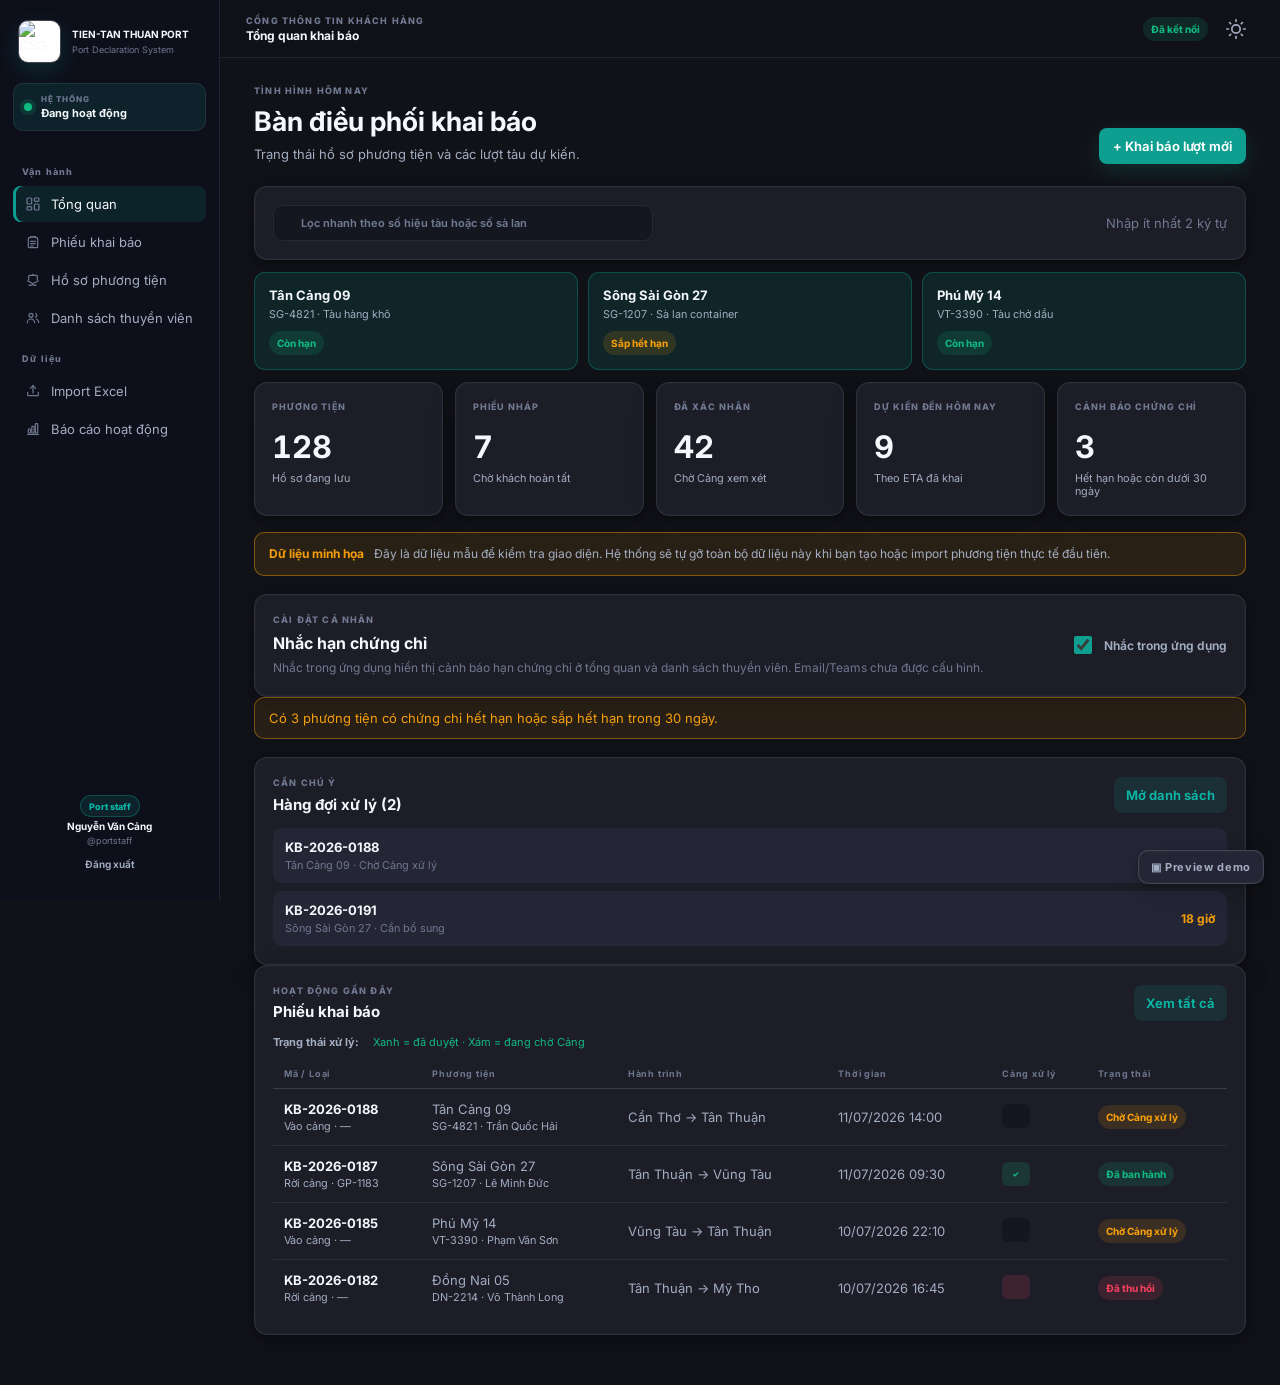
==== commit 9ee05d8f: "fix: align vessel ordering and simplify report labels" ====
--- a/frontend/preview.html
+++ b/frontend/preview.html
@@ -39,7 +39,7 @@
       <nav class="data-nav" aria-label="Dữ liệu và báo cáo">
         <p class="nav-label">Dữ liệu</p>
         <a href="#import" data-route="import"><span><svg viewBox="0 0 24 24" fill="none" stroke="currentColor" stroke-width="1.8" stroke-linecap="round" stroke-linejoin="round" aria-hidden="true"><path d="M12 15V4"></path><path d="M8 8l4-4 4 4"></path><path d="M4 14v3.5A1.5 1.5 0 0 0 5.5 19h13a1.5 1.5 0 0 0 1.5-1.5V14"></path></svg></span>Import Excel</a>
-        <a href="#reports" data-route="reports"><span><svg viewBox="0 0 24 24" fill="none" stroke="currentColor" stroke-width="1.8" stroke-linecap="round" stroke-linejoin="round" aria-hidden="true"><path d="M4 20h16"></path><rect x="5" y="12" width="3.5" height="6" rx="1"></rect><rect x="10.25" y="8" width="3.5" height="10" rx="1"></rect><rect x="15.5" y="4" width="3.5" height="14" rx="1"></rect></svg></span>Báo cáo hoạt động Cảng</a>
+        <a href="#reports" data-route="reports"><span><svg viewBox="0 0 24 24" fill="none" stroke="currentColor" stroke-width="1.8" stroke-linecap="round" stroke-linejoin="round" aria-hidden="true"><path d="M4 20h16"></path><rect x="5" y="12" width="3.5" height="6" rx="1"></rect><rect x="10.25" y="8" width="3.5" height="10" rx="1"></rect><rect x="15.5" y="4" width="3.5" height="14" rx="1"></rect></svg></span>Báo cáo hoạt động</a>
       </nav>
       <div class="sidebar-footer">
         <div class="sidebar-user">
@@ -308,7 +308,7 @@
       const route = a.dataset.route;
       document.querySelectorAll('.page').forEach(p => p.classList.toggle('active', p.dataset.page === route));
       document.querySelectorAll('nav a').forEach(l => l.classList.toggle('active', l === a));
-      const names = {dashboard:'Tổng quan khai báo',declarations:'Phiếu khai báo',vessels:'Hồ sơ phương tiện',crew:'Danh sách thuyền viên',import:'Import dữ liệu Excel',reports:'Báo cáo hoạt động Cảng'};
+      const names = {dashboard:'Tổng quan khai báo',declarations:'Phiếu khai báo',vessels:'Hồ sơ phương tiện',crew:'Danh sách thuyền viên',import:'Import dữ liệu Excel',reports:'Báo cáo hoạt động'};
       document.getElementById('page-context').textContent = names[route];
       document.querySelector('.sidebar').classList.remove('open');
     }));
--- a/frontend/styles.css
+++ b/frontend/styles.css
@@ -102,7 +102,7 @@
 .segmented { display: flex; padding: 3px; border-radius: 9px; background: var(--cvf-input); }.segmented button { min-height: 29px; padding: 0 10px; border: 0; border-radius: 7px; background: transparent; color: var(--cvf-text-secondary); cursor: pointer; }.segmented button.active { background: var(--cvf-accent-soft); color: var(--cvf-accent-hover); }
 .advanced-filter { display: grid; grid-template-columns: 1.4fr repeat(5, minmax(120px, 1fr)) auto auto; gap: 11px; align-items: end; margin-bottom: 14px; }.advanced-filter .ghost-button { border: 1px solid var(--cvf-border); }.approval-dots { display: inline-flex; gap: 5px; }.approval { display: inline-grid; place-items: center; min-width: 28px; height: 24px; padding: 0 5px; border-radius: 6px; background: var(--cvf-input); color: var(--cvf-text-muted); font-size: 8px; font-weight: 800; }.approval.approved { background: color-mix(in srgb, var(--cvf-success) 16%, transparent); color: var(--cvf-success); }.approval.rejected { background: color-mix(in srgb, var(--cvf-danger) 16%, transparent); color: var(--cvf-danger); }
 .approval-legend { display: flex; flex-wrap: wrap; align-items: center; gap: 5px 14px; margin: 0 0 10px; color: var(--cvf-text-muted); font-size: 11px; }.approval-legend strong { color: var(--cvf-text-secondary); }.approval-legend-state { color: var(--cvf-success); }.approval-heading small { display: block; margin-top: 3px; color: var(--cvf-text-muted); font-size: 8px; font-weight: 600; letter-spacing: .03em; text-transform: none; }
-.import-grid, .report-grid { display: grid; grid-template-columns: repeat(2, 1fr); gap: 14px; margin-bottom: 14px; }.upload-card { display: grid; justify-items: start; min-height: 240px; }.upload-icon { display: grid; place-items: center; width: 45px; height: 45px; margin-bottom: 22px; border-radius: 11px; background: var(--cvf-accent-soft); color: var(--cvf-accent-hover); font-size: 22px; }.file-button { display: inline-grid; place-items: center; margin-top: auto; padding: 0 14px; border: 1px solid var(--cvf-accent-border); color: var(--cvf-accent-hover); }.file-button input { position: absolute; width: 1px; height: 1px; opacity: 0; }.empty-state { min-height: 100px; display: grid; place-items: center; color: var(--cvf-text-muted); text-align: center; }
+.import-grid, .report-grid { display: grid; grid-template-columns: repeat(3, 1fr); gap: 14px; margin-bottom: 14px; }.upload-card { display: grid; justify-items: start; min-height: 240px; }.upload-icon { display: grid; place-items: center; width: 45px; height: 45px; margin-bottom: 22px; border-radius: 11px; background: var(--cvf-accent-soft); color: var(--cvf-accent-hover); font-size: 22px; }.file-button { display: inline-grid; place-items: center; margin-top: auto; padding: 0 14px; border: 1px solid var(--cvf-accent-border); color: var(--cvf-accent-hover); }.file-button input { position: absolute; width: 1px; height: 1px; opacity: 0; }.empty-state { min-height: 100px; display: grid; place-items: center; color: var(--cvf-text-muted); text-align: center; }
 .report-filter { display: flex; align-items: end; gap: 14px; margin-bottom: 14px; }.report-filter label { min-width: 170px; }.report-filter p { margin: 0 0 8px auto; }.report-grid { grid-template-columns: repeat(3, 1fr); }.report-card { min-height: 215px; display: flex; flex-direction: column; }.report-card > span { width: fit-content; padding: 5px 7px; border-radius: 6px; background: var(--cvf-accent-soft); color: var(--cvf-accent-hover); font: 700 10px "DM Mono", monospace; }.report-card h2 { margin-top: 22px; }.report-card button { margin-top: auto; align-self: flex-start; }
 .report-analytics { margin-bottom: 14px; }.panel-actions { display: flex; align-items: center; gap: 10px; }.kpi-grid { display: grid; grid-template-columns: repeat(4, minmax(0, 1fr)); gap: 12px; margin: 16px 0; }.kpi-card { min-height: 112px; padding: 15px; border: 1px solid var(--cvf-border); border-radius: 11px; background: var(--cvf-surface-elevated); }.kpi-card p, .kpi-card strong, .kpi-card small { display: block; }.kpi-card p { margin: 0; color: var(--cvf-text-muted); font-size: 9px; font-weight: 800; letter-spacing: .08em; }.kpi-card strong { color: var(--cvf-text-primary); font-size: 27px; font-variant-numeric: tabular-nums; }.kpi-card small { margin-top: 6px; color: var(--cvf-text-secondary); font-size: 10px; }.kpi-value { display: flex; align-items: center; gap: 8px; margin-top: 9px; }.kpi-delta, .compare-delta { font-size: 10px; font-weight: 750; }.up { color: var(--cvf-success) !important; }.down { color: var(--cvf-danger) !important; }
 .analytics-split { display: grid; grid-template-columns: minmax(0, 1.7fr) minmax(320px, 1fr); gap: 12px; }.trend-card, .compare-card { min-height: 275px; padding: 16px; border: 1px solid var(--cvf-border); border-radius: 11px; background: var(--cvf-surface-elevated); }.trend-head, .compare-head { display: flex; justify-content: space-between; gap: 12px; }.trend-chart { min-height: 185px; display: flex; align-items: stretch; gap: 8px; padding: 22px 4px 8px; }.trend-col { min-width: 0; flex: 1; display: grid; grid-template-rows: 150px auto; gap: 7px; text-align: center; }.trend-bars { height: 150px; display: flex; align-items: end; justify-content: center; gap: 3px; }.trend-bar { width: min(15px, 38%); min-height: 2px; border-radius: 5px 5px 2px 2px; }.trend-bar.cur { background: var(--cvf-accent); }.trend-bar.prev { background: color-mix(in srgb, var(--cvf-text-muted) 45%, transparent); }.trend-col small { color: var(--cvf-text-muted); font-size: 9px; white-space: nowrap; overflow: hidden; text-overflow: ellipsis; }.trend-legend { display: flex; gap: 16px; color: var(--cvf-text-muted); font-size: 10px; }.trend-legend span { display: flex; align-items: center; gap: 6px; }.trend-legend i { width: 8px; height: 8px; border-radius: 3px; }.dot-cur { background: var(--cvf-accent); }.dot-prev { background: color-mix(in srgb, var(--cvf-text-muted) 45%, transparent); }.compare-card table { width: 100%; margin-top: 14px; border-collapse: collapse; }.compare-card th, .compare-card td { padding: 10px 7px; border-bottom: 1px solid var(--cvf-border); text-align: right; }.compare-card th:first-child, .compare-card td:first-child { text-align: left; }.compare-card th { color: var(--cvf-text-muted); font-size: 8px; letter-spacing: .07em; text-transform: uppercase; }.compare-card td { color: var(--cvf-text-secondary); font-size: 11px; }.compare-card td:first-child { color: var(--cvf-text-primary); font-weight: 700; }
@@ -111,11 +111,14 @@
 .import-mapping-note { margin: 0 0 12px; padding: 9px 11px; border-left: 3px solid var(--cvf-accent); border-radius: 7px; background: var(--cvf-accent-soft); color: var(--cvf-text-secondary); font-size: 11px; }
 label { display: grid; gap: 6px; color: var(--cvf-text-secondary); font-size: 11px; font-weight: 650; }input, select, textarea { width: 100%; min-height: 38px; padding: 8px 10px; border: 1px solid var(--cvf-border-strong); border-radius: 8px; background: var(--cvf-input); color: var(--cvf-text-primary); }textarea { min-height: 74px; resize: vertical; }input::placeholder { color: var(--cvf-text-muted); }
 .modal { width: min(850px, calc(100vw - 28px)); max-height: calc(100vh - 30px); padding: 0; border: 1px solid var(--cvf-border-strong); border-radius: 14px; background: var(--cvf-surface); color: var(--cvf-text-primary); box-shadow: var(--cvf-shadow-lg); }.modal.wide { width: min(1120px, calc(100vw - 28px)); }.modal::backdrop { background: var(--cvf-overlay); backdrop-filter: blur(5px); }.modal form { display: flex; flex-direction: column; max-height: calc(100vh - 32px); }.modal-header { display: flex; align-items: center; gap: 16px; padding: 18px 20px; border-bottom: 1px solid var(--cvf-border); }.modal-header > div:first-child { margin-right: auto; }.modal-header .eyebrow { margin: 0 0 5px; }.modal-header h2 { margin: 0; font-size: 18px; }.sticky { position: sticky; top: 0; z-index: 4; background: var(--cvf-surface); }.draft-state { max-width: 300px; color: var(--cvf-text-muted); font-size: 10px; text-align: right; }.draft-state span { color: var(--cvf-success); }.wizard-progress-wrap { border-bottom: 1px solid var(--cvf-border); }.wizard-progress { display: grid; grid-template-columns: repeat(6, minmax(0, 1fr)); gap: 8px; margin: 0; padding: 14px 20px; list-style: none; }.wizard-step-button { display: grid; justify-items: center; gap: 6px; width: 100%; min-height: 56px; padding: 6px 4px; border: 0; border-radius: 9px; background: transparent; color: var(--cvf-text-muted); cursor: pointer; }.wizard-step-button span { display: grid; place-items: center; width: 26px; height: 26px; border: 1px solid var(--cvf-border-strong); border-radius: 50%; background: var(--cvf-input); font-size: 10px; font-weight: 800; }.wizard-step-button small { max-width: 120px; font-size: 9px; line-height: 1.25; text-align: center; }.wizard-dot.active .wizard-step-button { background: var(--cvf-accent-soft); color: var(--cvf-text-primary); }.wizard-dot.active .wizard-step-button span, .wizard-dot.done .wizard-step-button span { border-color: var(--cvf-accent); background: var(--cvf-accent); color: var(--cvf-on-accent); }.wizard-step-button:disabled { cursor: not-allowed; opacity: .52; }.wizard-nav { display: flex; justify-content: space-between; gap: 10px; padding: 12px 20px 0; }.form-grid { display: grid; grid-template-columns: repeat(3, 1fr); gap: 13px; padding: 20px; overflow-y: auto; }.form-grid .span-2 { grid-column: span 2; }.form-grid .span-3 { grid-column: 1 / -1; }.form-section { padding: 18px 20px 20px; border-bottom: 1px solid var(--cvf-border); }.form-section h3 { margin: 0 0 15px; font-size: 12px; }.section-grid { display: grid; grid-template-columns: repeat(4, 1fr); gap: 13px; }.section-grid .wide-field { grid-column: span 2; }.derived { background: var(--cvf-accent-soft); color: var(--cvf-accent-hover); font-weight: 750; }.locked-field input, .locked-field select { background: var(--cvf-surface-elevated); color: var(--cvf-text-secondary); }.locked-field select[data-locked="true"] { pointer-events: none; }.record-lock-note { display: grid; gap: 4px; padding: 11px 13px; border-left: 3px solid var(--cvf-accent); border-radius: 7px; background: var(--cvf-accent-soft); }.record-lock-note strong { color: var(--cvf-text-primary); font-size: 11px; }.record-lock-note span { color: var(--cvf-text-secondary); font-size: 10px; line-height: 1.45; }.modal-actions, .review-strip { display: flex; justify-content: flex-end; align-items: center; gap: 10px; padding: 15px 20px; border-top: 1px solid var(--cvf-border); }.review-strip { position: sticky; bottom: 0; z-index: 4; justify-content: space-between; background: var(--cvf-surface-elevated); }.review-strip p { margin: 3px 0 0; font-size: 10px; }.review-strip > div:last-child { display: flex; gap: 9px; }
+#crew-dialog { width: min(720px, calc(100vw - 28px)); }
+#crew-fields { grid-template-columns: repeat(2, minmax(0, 1fr)); }
+#crew-fields textarea { min-height: 62px; }
 .toast-region { position: fixed; right: 20px; bottom: 20px; z-index: 100; display: grid; gap: 9px; }.toast { max-width: 360px; padding: 13px 15px; border: 1px solid var(--cvf-border-strong); border-radius: 10px; background: var(--cvf-surface-elevated); box-shadow: var(--cvf-shadow-lg); animation: reveal 180ms ease; }.toast.error { border-color: color-mix(in srgb, var(--cvf-danger) 45%, transparent); }.mobile-only { display: none; }
 .workflow-summary { display: grid; grid-template-columns: repeat(4, 1fr); gap: 10px; padding: 18px 20px; border-bottom: 1px solid var(--cvf-border); }.workflow-summary article { padding: 13px; border-radius: 9px; background: var(--cvf-surface-elevated); }.workflow-summary small,.workflow-summary strong { display: block; }.workflow-summary small { margin-bottom: 7px; color: var(--cvf-text-muted); font-size: 8px; letter-spacing: .08em; }.timeline { max-height: 280px; overflow-y: auto; padding: 18px 22px; }.timeline article { display: grid; grid-template-columns: 12px 1fr; gap: 11px; padding-bottom: 16px; }.timeline article > span { width: 9px; height: 9px; margin-top: 3px; border-radius: 50%; background: var(--cvf-accent); box-shadow: 0 0 0 4px var(--cvf-accent-soft); }.timeline strong,.timeline small { display: block; }.timeline small { margin-top: 4px; color: var(--cvf-text-muted); }.timeline p { margin: 5px 0 0; }.workflow-form { display: grid; grid-template-columns: repeat(4,1fr); gap: 11px; padding: 18px 20px; border-top: 1px solid var(--cvf-border); }.workflow-form .span-full { grid-column: 1/-1; }.workflow-form button { justify-self: start; }
 
 @media (max-width: 1180px) { .stat-grid { grid-template-columns: repeat(3, 1fr); } }
-@media (max-width: 1000px) { .stat-grid { grid-template-columns: repeat(2, 1fr); }.content-grid { grid-template-columns: 1fr; }.report-grid { grid-template-columns: 1fr; }.search-card-grid { grid-template-columns: repeat(2, 1fr); }.section-grid { grid-template-columns: repeat(2, 1fr); }.integration-panel { grid-template-columns: 1fr; }.integration-state { justify-content: space-between; }.advanced-filter { grid-template-columns: repeat(3,1fr); }.workflow-form { grid-template-columns: repeat(2,1fr); }.analytics-split { grid-template-columns: 1fr; } }
+@media (max-width: 1000px) { .stat-grid { grid-template-columns: repeat(2, 1fr); }.content-grid { grid-template-columns: 1fr; }.import-grid { grid-template-columns: repeat(2, 1fr); }.report-grid { grid-template-columns: 1fr; }.search-card-grid { grid-template-columns: repeat(2, 1fr); }.section-grid { grid-template-columns: repeat(2, 1fr); }.integration-panel { grid-template-columns: 1fr; }.integration-state { justify-content: space-between; }.advanced-filter { grid-template-columns: repeat(3,1fr); }.workflow-form { grid-template-columns: repeat(2,1fr); }.analytics-split { grid-template-columns: 1fr; } }
 @media (max-width: 760px) { .app-shell { display: block; }.sidebar { transform: translateX(-100%); transition: 180ms ease; box-shadow: var(--cvf-shadow-lg); }.sidebar.open { transform: translateX(0); }.main-column { width: 100%; }.topbar { justify-content: flex-start; padding: 0 14px; }.topbar > div:nth-child(2) { min-width: 0; }.topbar .eyebrow, .topbar strong { overflow: hidden; text-overflow: ellipsis; white-space: nowrap; }.topbar-actions { margin-left: auto; }.topbar .state-badge, .topbar-actions .primary-button { display: none; }.mobile-only { display: inline-grid; place-items: center; }main { padding: 20px 14px 38px; }.page-heading { align-items: stretch; flex-direction: column; }.page-heading > button { display: inline-flex; align-items: center; justify-content: center; width: 100%; }.dashboard-search { align-items: stretch; flex-direction: column; }.dashboard-search .search { width: 100%; }.stat-grid, .import-grid, .search-card-grid { grid-template-columns: 1fr; }.report-filter { align-items: stretch; flex-direction: column; }.report-filter label { min-width: 0; }.report-filter p { margin: 5px 0 0; }.form-grid, .section-grid { grid-template-columns: 1fr; }.form-grid .span-2, .form-grid .span-3, .section-grid .wide-field { grid-column: auto; }.draft-state { display: none; }.wizard-progress { grid-template-columns: repeat(3, minmax(0, 1fr)); padding: 10px 12px; }.wizard-step-button { min-height: 50px; }.review-strip { align-items: stretch; flex-direction: column; }.review-strip > div:last-child button { flex: 1; }.integration-state { align-items: stretch; flex-direction: column; }.modal { max-height: 100vh; width: 100vw; border-radius: 0; }.modal form { max-height: 100vh; }.responsive-table, .responsive-table tbody, .responsive-table tr, .responsive-table td { display: block; width: 100%; }.responsive-table thead { display: none; }.responsive-table { white-space: normal; }.responsive-table tr { margin-bottom: 10px; padding: 10px 12px; border: 1px solid var(--cvf-border); border-radius: 11px; background: var(--cvf-surface-elevated); }.responsive-table td { display: grid; grid-template-columns: minmax(95px, .7fr) minmax(0, 1fr); gap: 9px; padding: 7px 0; border-bottom: 1px solid var(--cvf-border); overflow-wrap: anywhere; }.responsive-table td:last-child { border-bottom: 0; }.responsive-table td::before { content: attr(data-label); color: var(--cvf-text-muted); font-size: 9px; font-weight: 800; letter-spacing: .06em; text-transform: uppercase; } }
 @media (prefers-reduced-motion: reduce) { *, *::before, *::after { scroll-behavior: auto !important; animation-duration: .01ms !important; transition-duration: .01ms !important; } }
 @media (max-width: 760px) { .advanced-filter,.workflow-summary,.workflow-form { grid-template-columns: 1fr; }.workflow-form .span-full { grid-column: auto; }.workflow-form button { width: 100%; }.approval-dots { flex-wrap: wrap; } }
@@ -217,3 +220,38 @@
   display: block;
   margin: 0 auto;
 }
+
+.port-register-wrap { max-width: 100%; overflow-x: auto; }
+.port-register-list-meta { display: flex; align-items: center; justify-content: flex-end; gap: 9px; }
+.table-icon-button { display: inline-grid; place-items: center; width: 32px; min-width: 32px; height: 32px; padding: 0; border: 0; border-radius: 7px; background: transparent; color: var(--cvf-accent-hover); cursor: pointer; }
+.table-icon-button:hover { background: var(--cvf-accent-soft); }
+.table-icon-button svg { width: 16px; height: 16px; }
+.table-icon-button.danger-icon { color: var(--cvf-danger); }
+.table-icon-button.danger-icon:hover { background: color-mix(in srgb, var(--cvf-danger) 12%, transparent); }
+.select-column { width: 38px; min-width: 38px; text-align: center !important; }
+.select-column input { width: 16px; min-height: 16px; padding: 0; accent-color: var(--cvf-accent); cursor: pointer; }
+.port-row-actions { display: flex; align-items: center; gap: 2px; }
+.port-register-table tbody tr.selected-row { background: var(--cvf-accent-soft); }
+.port-register-table + .pagination { min-width: 0; }
+.port-register-stats { margin-bottom: 16px; }
+.port-register-dashboard { display: grid; grid-template-columns: repeat(2, minmax(0, 1fr)); gap: 16px; margin-bottom: 16px; }
+.port-import-button { display: inline-flex; align-items: center; margin: 0; }
+.import-dialog-content { max-height: calc(100vh - 130px); padding: 18px 20px; overflow: auto; }
+.import-dialog-content .modal-actions { margin: 18px -20px -18px; }
+.summary-bars { display: grid; gap: 11px; }
+.summary-bar { display: grid; grid-template-columns: minmax(120px, 1fr) minmax(120px, 2fr) 34px; align-items: center; gap: 10px; font-size: 11px; }
+.summary-bar > span { overflow: hidden; color: var(--cvf-text-secondary); text-overflow: ellipsis; white-space: nowrap; }
+.summary-bar > div { height: 8px; overflow: hidden; border-radius: 999px; background: var(--cvf-border); }
+.summary-bar i { display: block; height: 100%; border-radius: inherit; background: var(--cvf-accent); }
+.summary-bar strong { text-align: right; }
+.port-register-table { min-width: 1850px; }
+.port-register-table th { white-space: normal; vertical-align: bottom; }
+.port-register-table td { white-space: nowrap; }
+.operating-profiles-section { padding: 14px; border: 1px solid var(--cvf-border); border-radius: 10px; background: var(--cvf-surface-elevated); }
+.operating-profiles-section .panel-header { margin-bottom: 10px; }
+.operating-profiles-section .panel-header h3 { margin-bottom: 4px; }
+.operating-profiles-section .panel-header p { margin: 0; color: var(--cvf-text-muted); font-size: 11px; }
+.operating-profile-row { display: grid; grid-template-columns: minmax(150px, 1fr) minmax(150px, 1fr) minmax(150px, 1fr) 34px; align-items: end; gap: 10px; padding: 10px 0; }
+.operating-profile-row + .operating-profile-row { border-top: 1px solid var(--cvf-border); }
+.operating-profile-row .remove-profile { margin-bottom: 2px; font-size: 20px; }
+@media (max-width: 760px) { .port-register-dashboard { grid-template-columns: 1fr; }.operating-profile-row { grid-template-columns: 1fr; }.operating-profile-row .remove-profile { justify-self: end; } }
